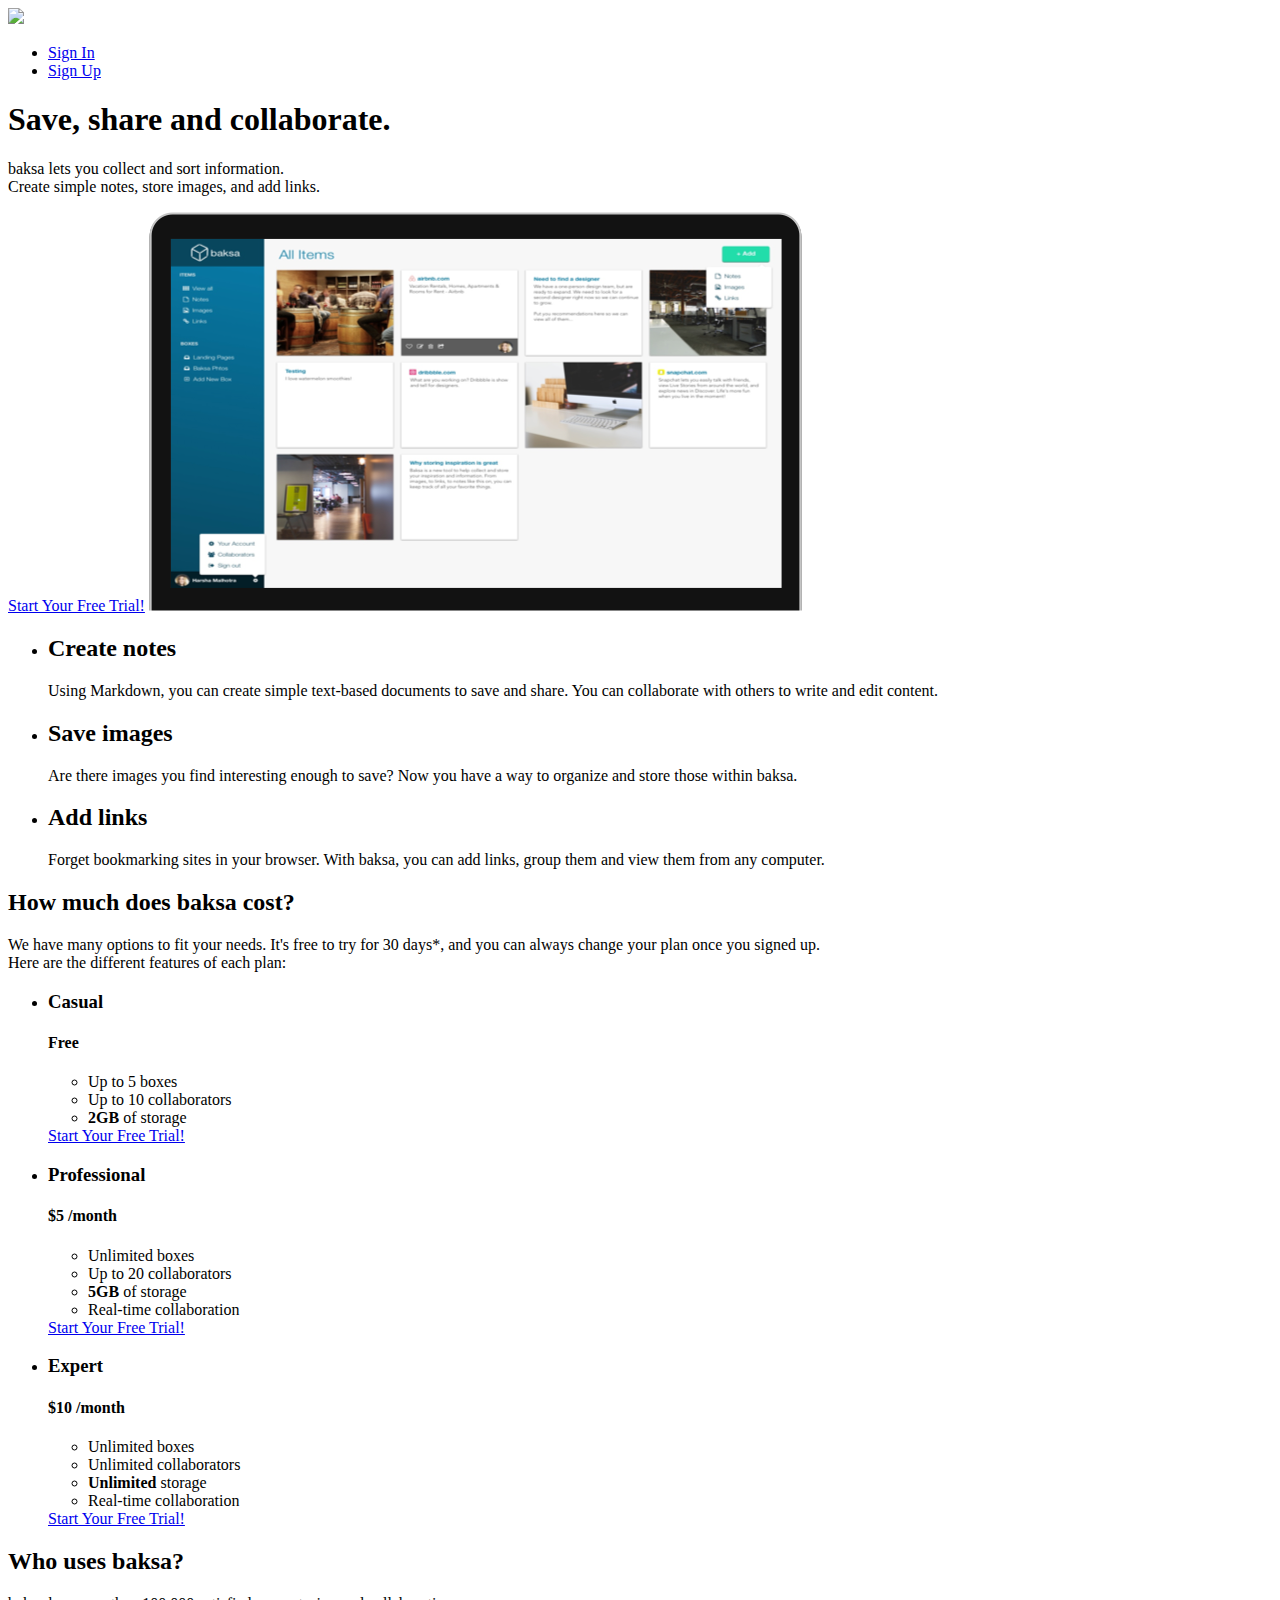
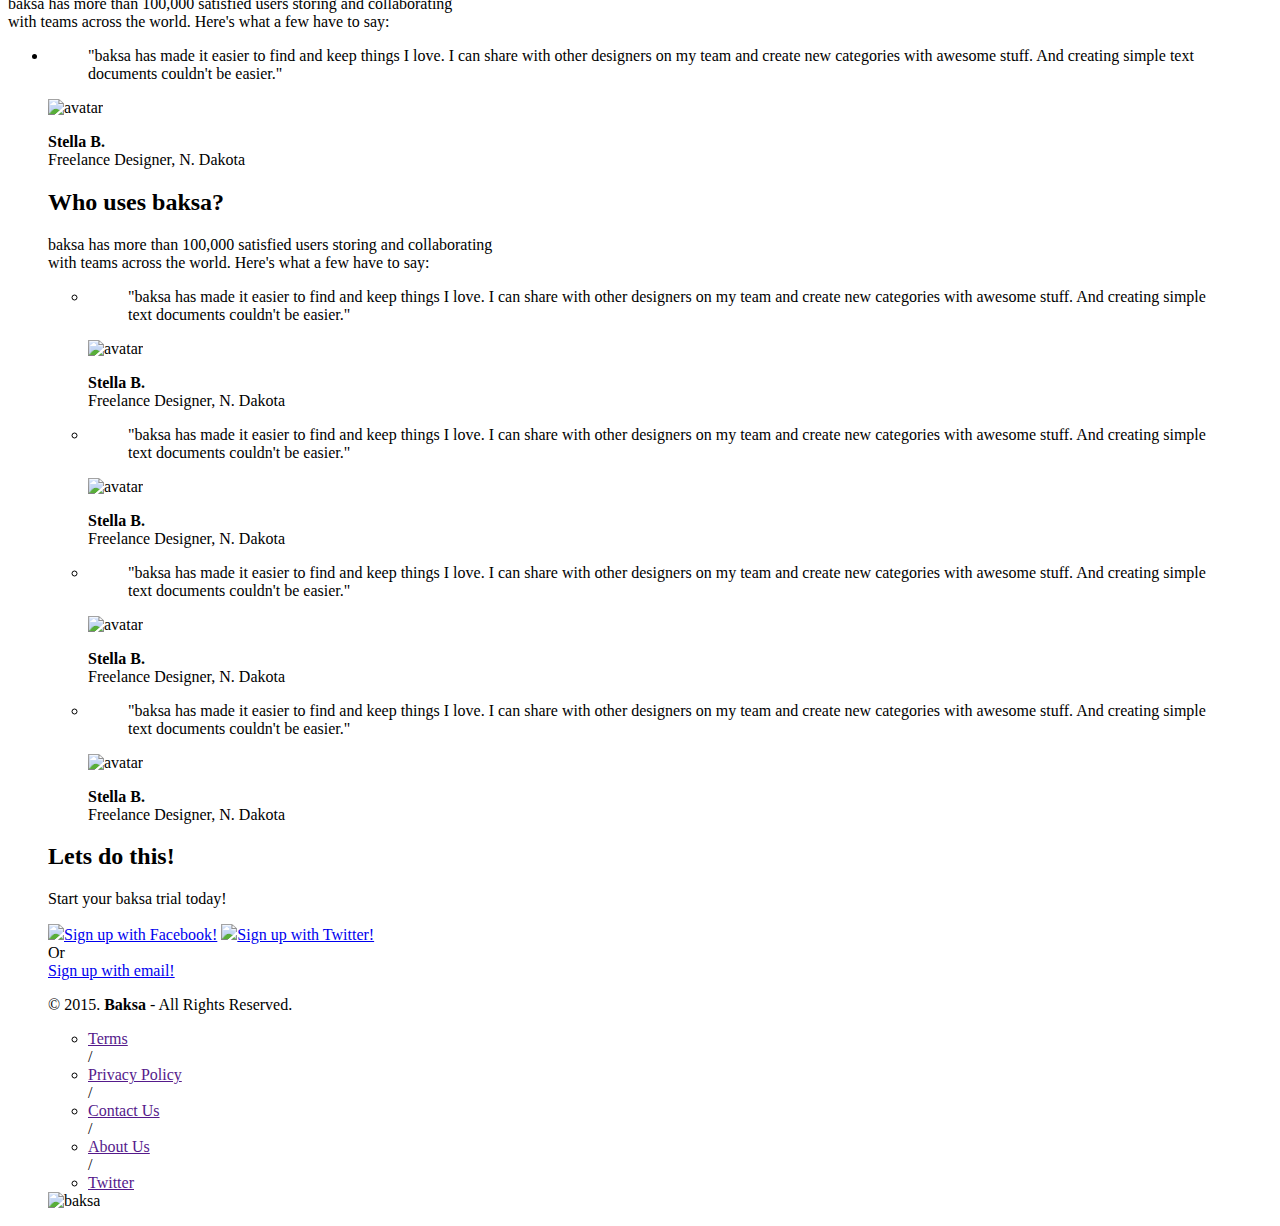
==== index.html @ 6979dff9 "Assignment-28-completed" ====
<!DOCTYPE html>
<html lang = "en-us">
<head>
  <meta http-equiv="X-UA-Compatible" content="IE=Edge">
   <meta name="viewport" content="width=device-width, initial-scale=1">
   <meta charset="UTF-8">
   <title>Save, share and collaborate | Baksa</title>

    <!--Google Fonts -->
    <link href="https://fonts.googleapis.com/css?family=Lato:100,100i,300,300i,400,400i,700,700i,900,900i|Roboto:100,100i,300,300i,400,400i,500,500i,700,700i,900,900i" rel="stylesheet">


</head>
<body>
  <header>
    <nav class = "container">
      <div class = "one-half">
        <a href = "index.html" class = "site-logo">
          <img src="images/site-logo" />
        </a>            
      </div>
      <div class ="one-half">
        <ul>
          <li><a href="signin.html">Sign In</a></li>
          <li><a href="signup.html">Sign Up</a></li>
        </ul> 
      </div>
    </nav>

    <div class="container hero">
      <h1>Save, share and collaborate. </h1>
      <p>baksa lets you collect and sort information.<br/>Create simple notes, store images, and add links.</p>
      <a href="signup.html" class = "btn">Start Your Free Trial!</a>
      <img src="images/dashboard.png" alt="baksa"/>
    </div>
  </header>
<main role="main">
   

   <!-- Benefits -->
   <section class="benefits">
     <ul class="container">
       <li class="one-third">
         <h2>Create notes</h2>
         <p>Using Markdown, you can create simple text-based documents to save and share. You can collaborate with others to write and edit content.</p>
       </li>
       <li class="one-third">
         <h2>Save images</h2>
         <p>Are there images you find interesting enough to save? Now you have a way to organize and store those within baksa.</p>
       </li>
       <li class="one-third">
         <h2>Add links</h2>
         <p>Forget bookmarking sites in your browser. With baksa, you can add links, group them and view them from any computer.</p>
       </li>
     </ul>
   </section>


<!-- Pricing -->
 <section class="pricing">
   <div class="container">
     <h2>How much does baksa cost?</h2>
     <p>We have many options to fit your needs. It's free to try for 30 days*, and you can always change your plan once you signed up. <br/>Here are the different features of each plan:</p>
   </div>
   <ul class="container">
     <li class="one-third">
       <div class="box">
         <h3>Casual</h3>
         <h4>Free</h4>
         <ul>
           <li>Up to 5 boxes</li>
           <li>Up to 10 collaborators</li>
           <li><strong>2GB</strong> of storage</li>
         </ul>
         <a href="signup.html" class="btn">Start Your Free Trial!</a>
       </div>
     </li>
     <li class="one-third">
      <div class="box middle">
        <h3>Professional</h3>
        <h4><span>$</span>5 <span class="month">/month</span></h4>
        <ul>
          <li>Unlimited boxes</li>
          <li>Up to 20 collaborators</li>
          <li><strong>5GB</strong> of storage</li>
          <li>Real-time collaboration</li>
        </ul>
        <a href="signup.html" class="btn">Start Your Free Trial!</a>
      </div>
    </li>
    <li class="one-third">
      <div class="box">
        <h3>Expert</h3>
        <h4><span>$</span>10 <span class="month">/month</span></h4>
        <ul>
          <li>Unlimited boxes</li>
          <li>Unlimited collaborators</li>
          <li><strong>Unlimited</strong> storage</li>
          <li>Real-time collaboration</li>
        </ul>
        <a href="signup.html" class="btn">Start Your Free Trial!</a>
      </div>
    </li>
    </ul>
   
 </section>

 <!-- Testimonials -->
 <section class="testimonials">
   <div class="container">
     <h2>Who uses baksa?</h2>
     <p>baksa has more than 100,000 satisfied users storing and collaborating<br/> with teams across the world. Here's what a few have to say:</p>
   </div>
   <ul class="container">
     <li class="one-fourth">
       <blockquote>"baksa has made it easier to find and keep things I love. I can share with other designers on my team and create new categories with awesome stuff. And creating simple text documents couldn't be easier."
       </blockquote>
       <img src="https://s3.amazonaws.com/uifaces/faces/twitter/jsa/128.jpg" alt="avatar">
       <p class="name"><strong>Stella B.</strong><br/>Freelance Designer, N. Dakota</p>
     </li> 
     <section class="testimonials">
   <div class="container">
     <h2>Who uses baksa?</h2>
     <p>baksa has more than 100,000 satisfied users storing and collaborating<br/> with teams across the world. Here's what a few have to say:</p>
   </div>
   <ul class="container">
     <li class="one-fourth">
       <blockquote>"baksa has made it easier to find and keep things I love. I can share with other designers on my team and create new categories with awesome stuff. And creating simple text documents couldn't be easier."
       </blockquote>
       <img src="https://s3.amazonaws.com/uifaces/faces/twitter/jsa/128.jpg" alt="avatar">
       <p class="name"><strong>Stella B.</strong><br/>Freelance Designer, N. Dakota</p>
     </li> 

     <li class="one-fourth">
       <blockquote>"baksa has made it easier to find and keep things I love. I can share with other designers on my team and create new categories with awesome stuff. And creating simple text documents couldn't be easier."
       </blockquote>
       <img src="https://s3.amazonaws.com/uifaces/faces/twitter/jsa/128.jpg" alt="avatar">
       <p class="name"><strong>Stella B.</strong><br/>Freelance Designer, N. Dakota</p>
     </li> 

     <li class="one-fourth">
       <blockquote>"baksa has made it easier to find and keep things I love. I can share with other designers on my team and create new categories with awesome stuff. And creating simple text documents couldn't be easier."
       </blockquote>
       <img src="https://s3.amazonaws.com/uifaces/faces/twitter/jsa/128.jpg" alt="avatar">
       <p class="name"><strong>Stella B.</strong><br/>Freelance Designer, N. Dakota</p>
     </li> 

     <li class="one-fourth">
       <blockquote>"baksa has made it easier to find and keep things I love. I can share with other designers on my team and create new categories with awesome stuff. And creating simple text documents couldn't be easier."
       </blockquote>
       <img src="https://s3.amazonaws.com/uifaces/faces/twitter/jsa/128.jpg" alt="avatar">
       <p class="name"><strong>Stella B.</strong><br/>Freelance Designer, N. Dakota</p>
     </li> 


  </ul>
 </section>

 <!-- Please sign up -->
<section class = "Sign up">
  <div = "container">
    <h2>Lets do this!</h2>
     <p>Start your baksa trial today!</p>
  </div>
  <div>
     <a href="signup.html" class="btn"><img src="facebook_icon.png" />Sign up with Facebook!</a>
      <a href="signup.html" class="btn"><img src="twitter_icon.png" />Sign up with Twitter!</a>
  </div>
  <div>Or</div>
  <a href="signup.html" class="btn">Sign up with email!</a>
  </div>

  <div></div>

</section>

 <!-- Footer -->
 <footer>
   <div class="container footer-nav-block">
       <div class="left-footer-block one-third">
         <p class="copyright-block">&copy; 2015. <strong>Baksa</strong> - All Rights Reserved.</p>
       </div>
       <nav class="link-block middle-footer-block one-third">
         <ul>
           <li><a href="">Terms</a></li> /
           <li><a href="">Privacy Policy</a></li> /
           <li><a href="">Contact Us</a></li> /
           <li><a href="">About Us</a></li> /
           <li><a href="">Twitter</a></li>
         </ul>
       </nav>
       <div class="right-footer-block one-third">
         <img class="logo" src="images/site-logo.png" alt="baksa" />
       </div>
   </div>
 </footer>
 
</body>
</html>





 </main>
</body>
</html>
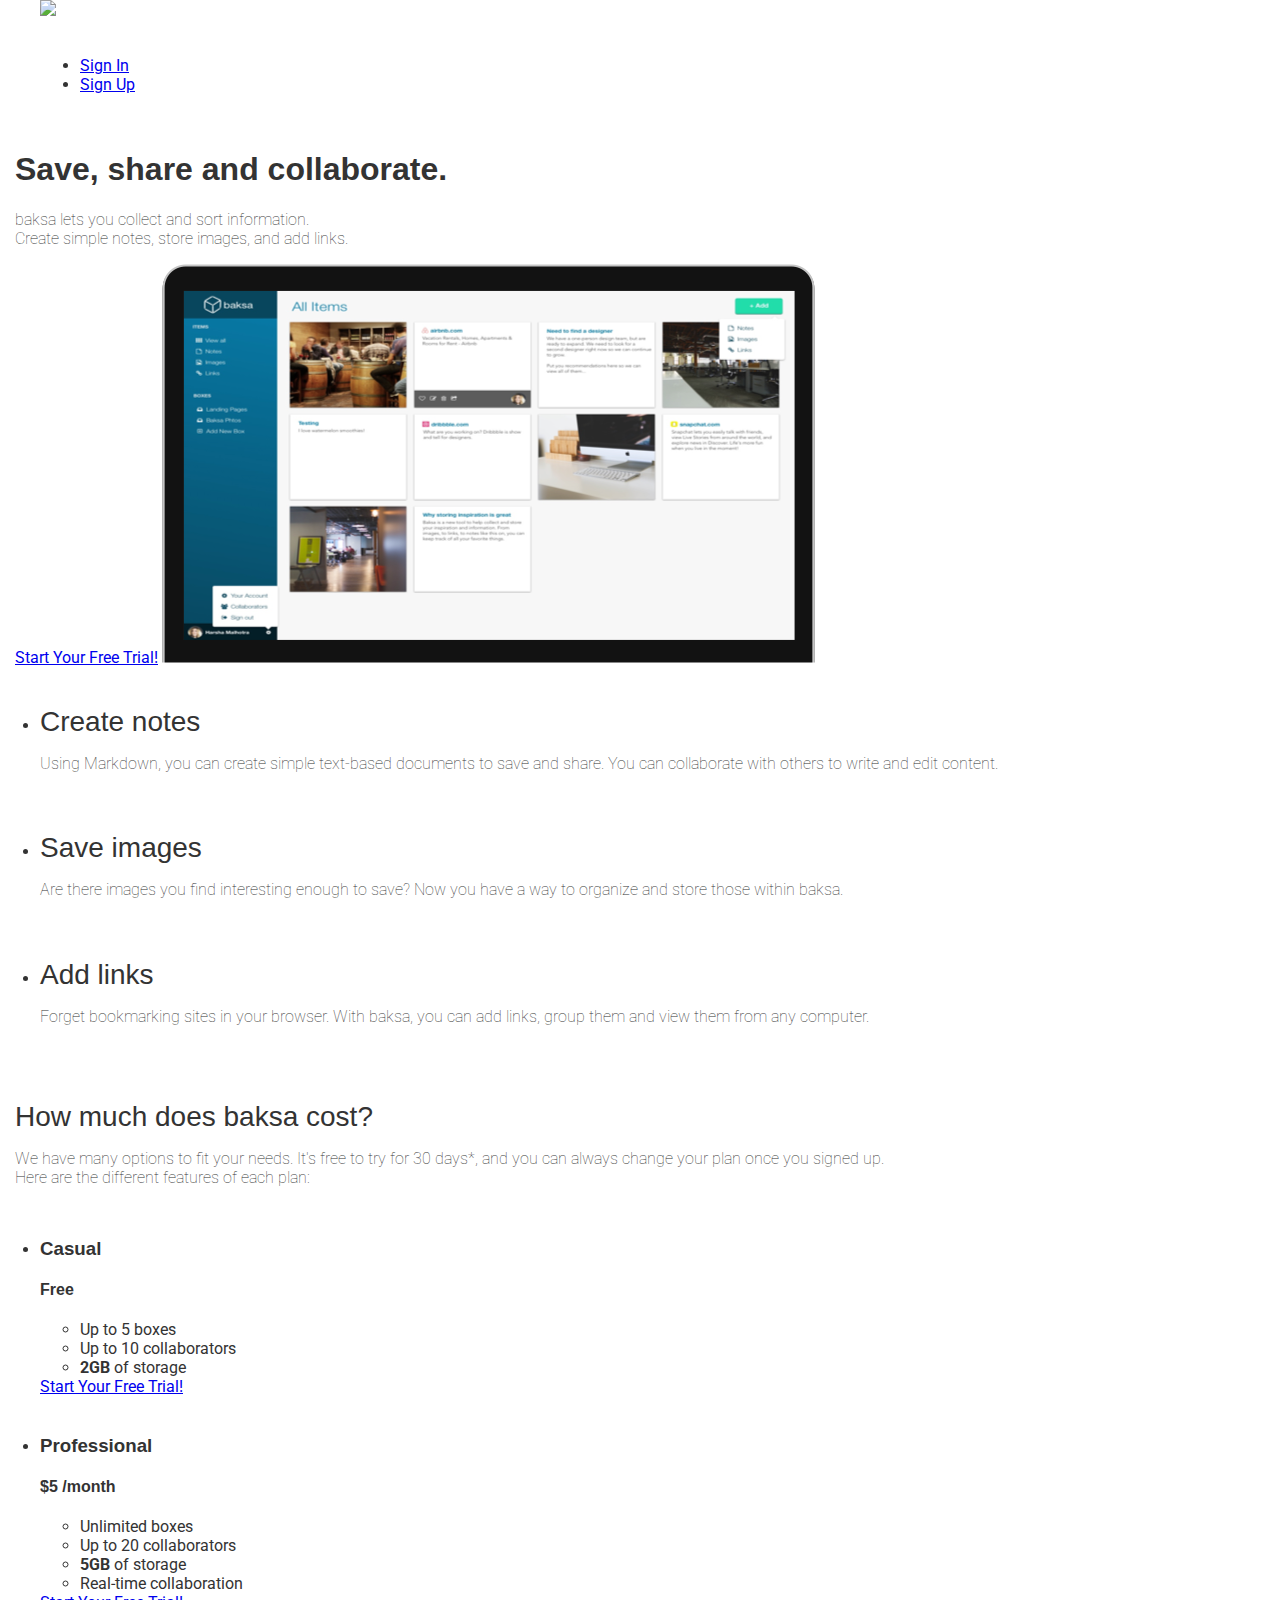
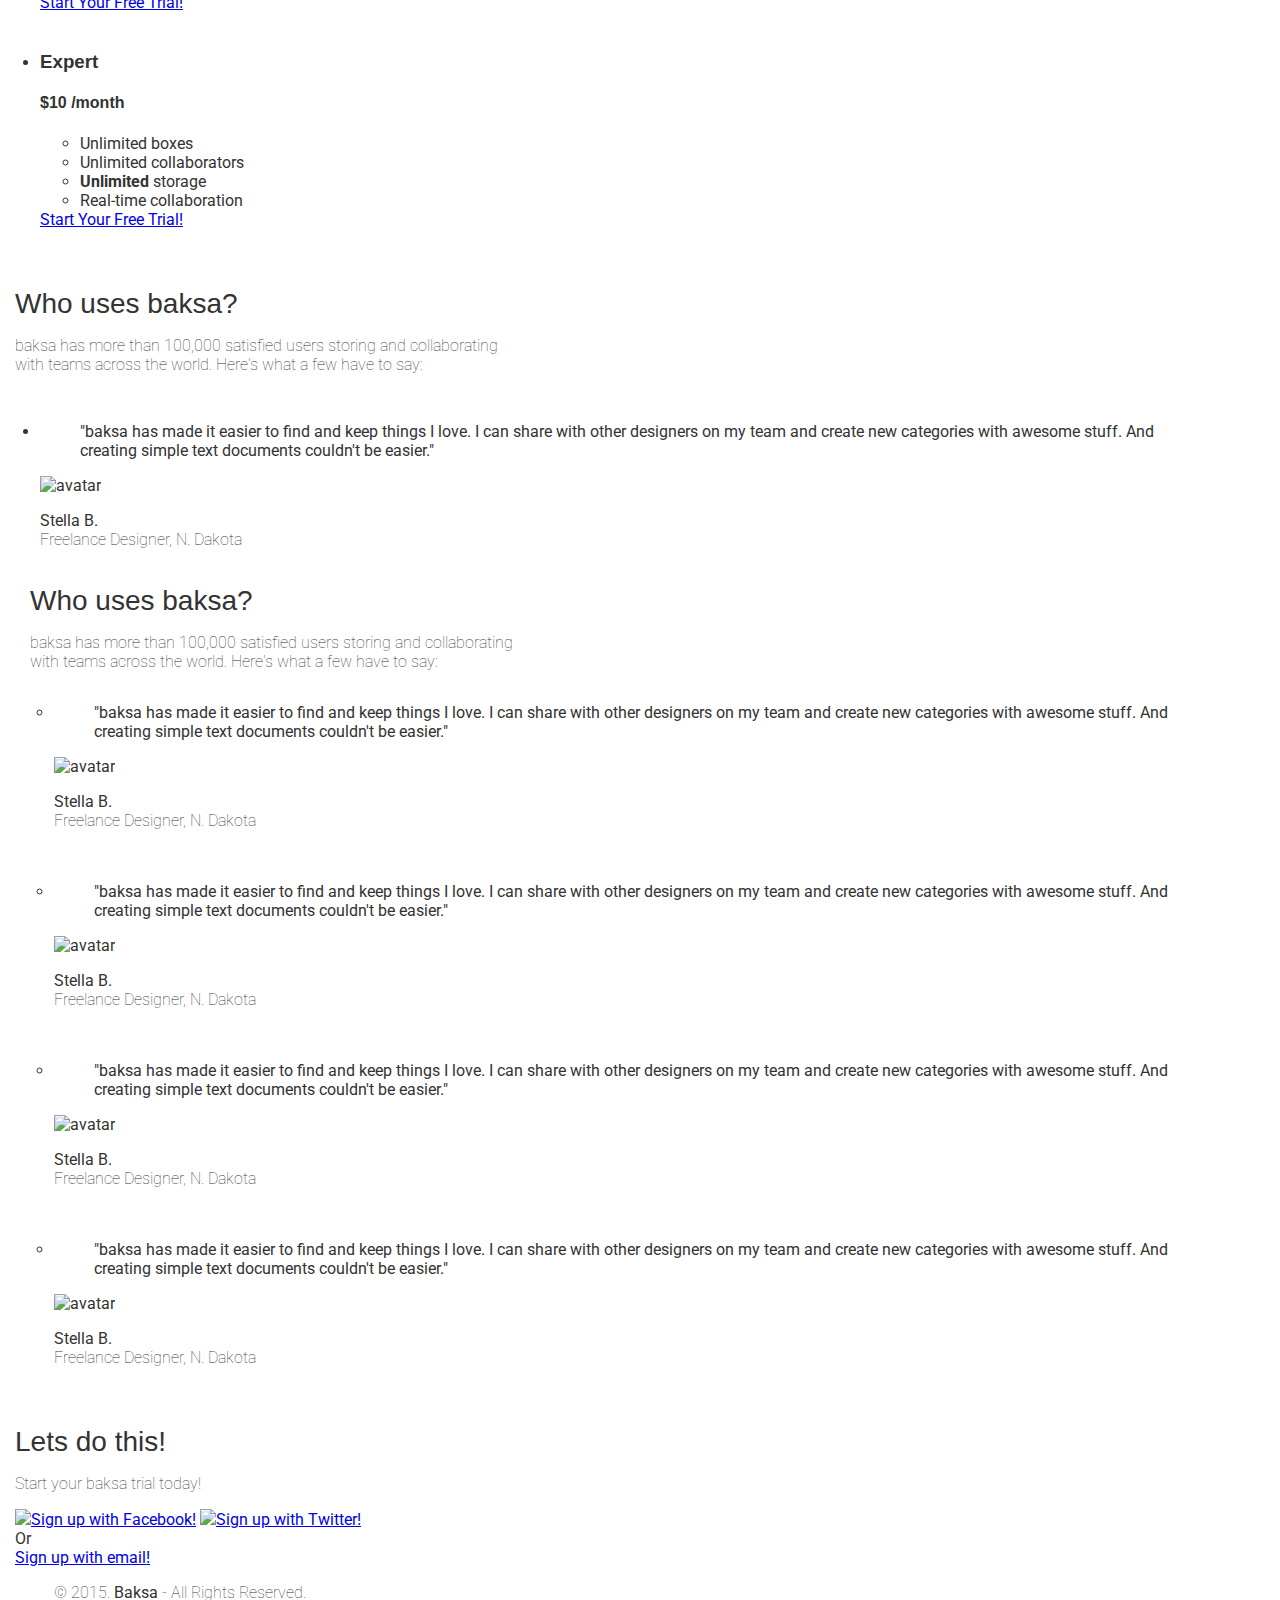
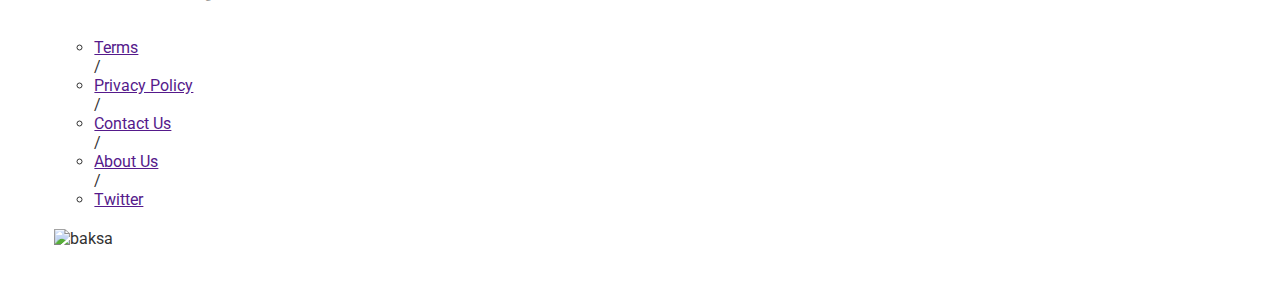
==== commit 589e8b6a: "Checkpoint-29 completed" ====
--- a/index.html
+++ b/index.html
@@ -9,6 +9,10 @@
     <!--Google Fonts -->
     <link href="https://fonts.googleapis.com/css?family=Lato:100,100i,300,300i,400,400i,700,700i,900,900i|Roboto:100,100i,300,300i,400,400i,500,500i,700,700i,900,900i" rel="stylesheet">
 
+    <!-- CSS -->
+ <link rel="stylesheet" href="css/normalize.css">
+ <link rel="stylesheet" href="css/style.css">
+ <link rel="stylesheet" href="css/font-awesome.css">
 
 </head>
 <body>
--- a/css/style.css
+++ b/css/style.css
@@ -0,0 +1,48 @@
+html, body{
+   overflow-x: hidden;
+ }
+ body {
+   
+   font-family: 'Roboto', sans-serif, Helvetica, Arial;
+   color:#333333;
+ }
+ h1, h2, h3, h4, h5, h6 {
+   font-family: 'Nunito', Helvetica, Arial, sans-serif;
+ }
+ h2 {
+   font-size:28px;
+   font-weight: normal;
+   margin-bottom: 5px;
+ }
+ p {
+   font-size:16px;
+   line-height: 19px;
+   font-weight: 100;
+ }
+
+
+ /* GRID */
+ .container {
+   margin-right: auto;
+   margin-left: auto;
+   padding-left: 15px;
+   padding-right: 15px;
+   position: relative;
+ }
+ .container:before,
+ .container:after {
+   content: " ";
+   display: table;
+ }
+ .container:after {
+   clear: both;
+ }
+ .one-half, .one-third, .one-fourth {
+   width:96%;
+   float:left;
+   position:relative;
+   min-height: 1px;
+   margin:0 2% 20px;
+ }
+
+
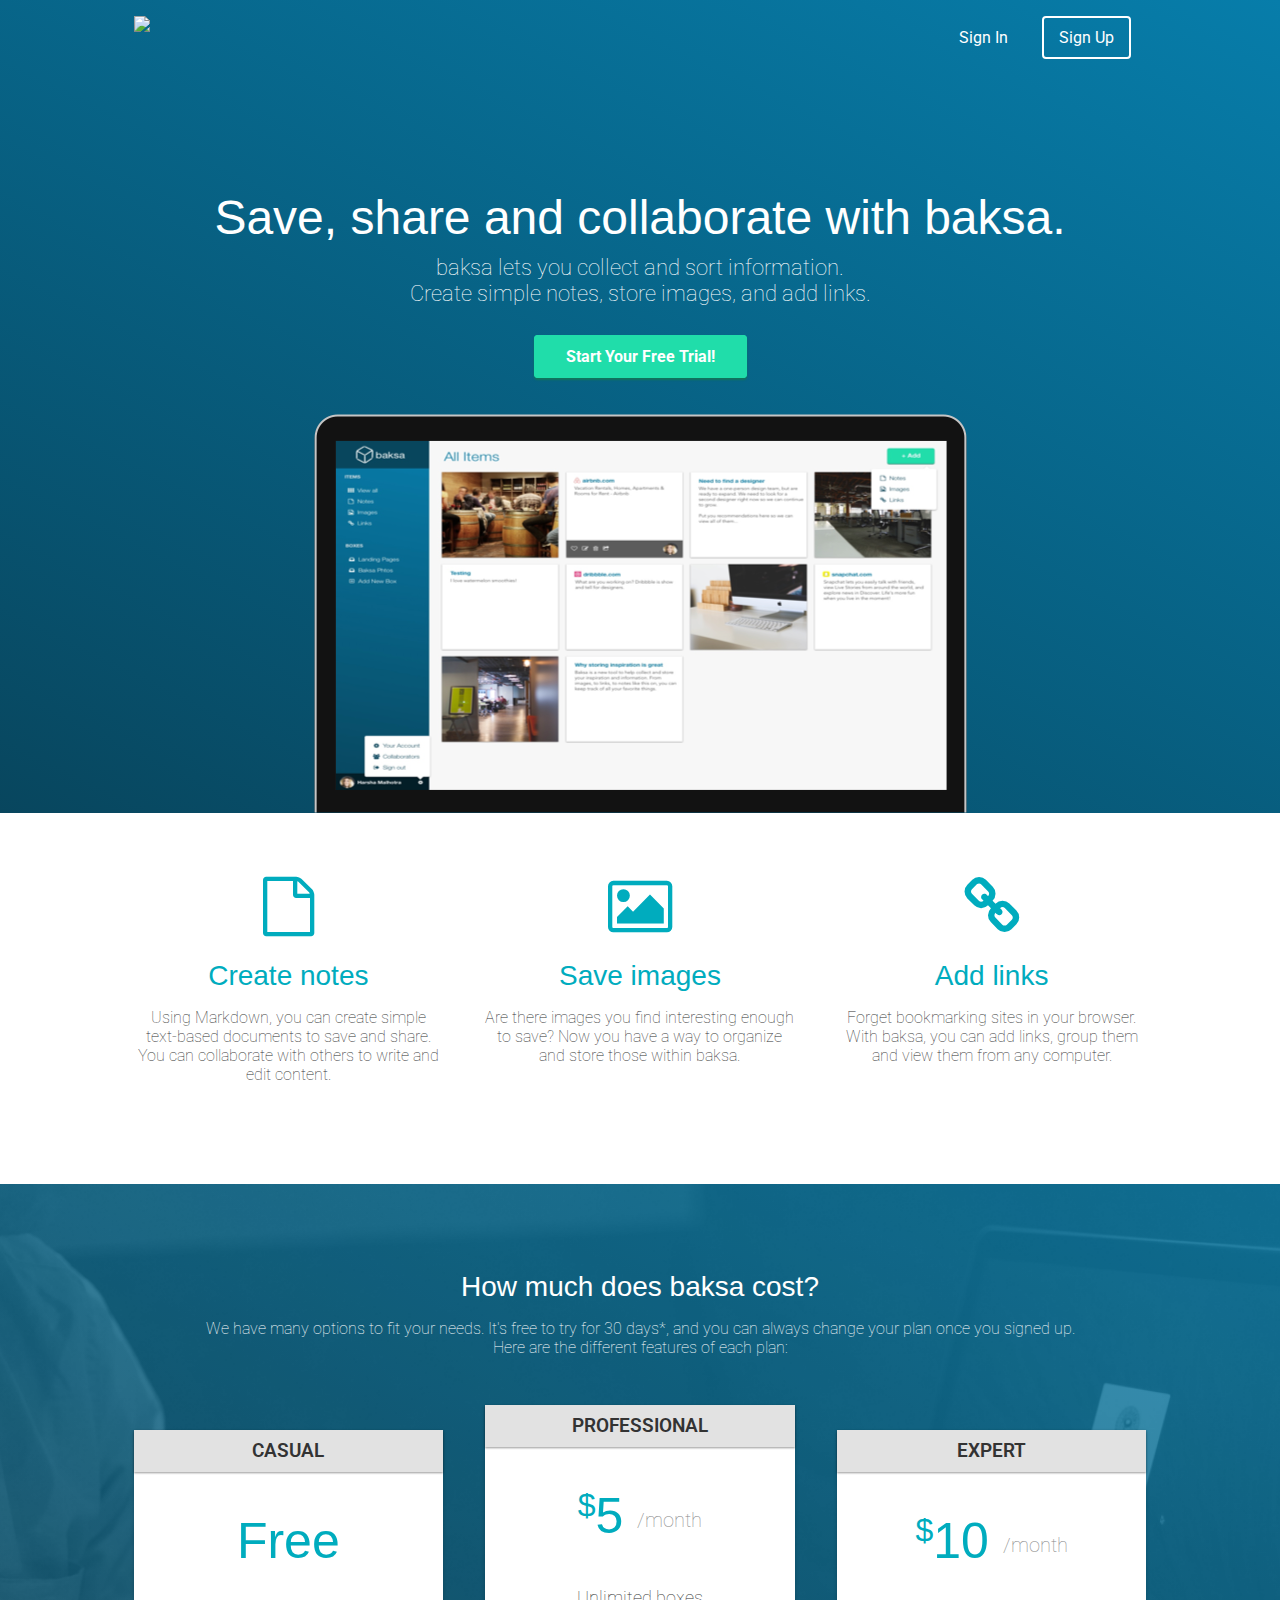
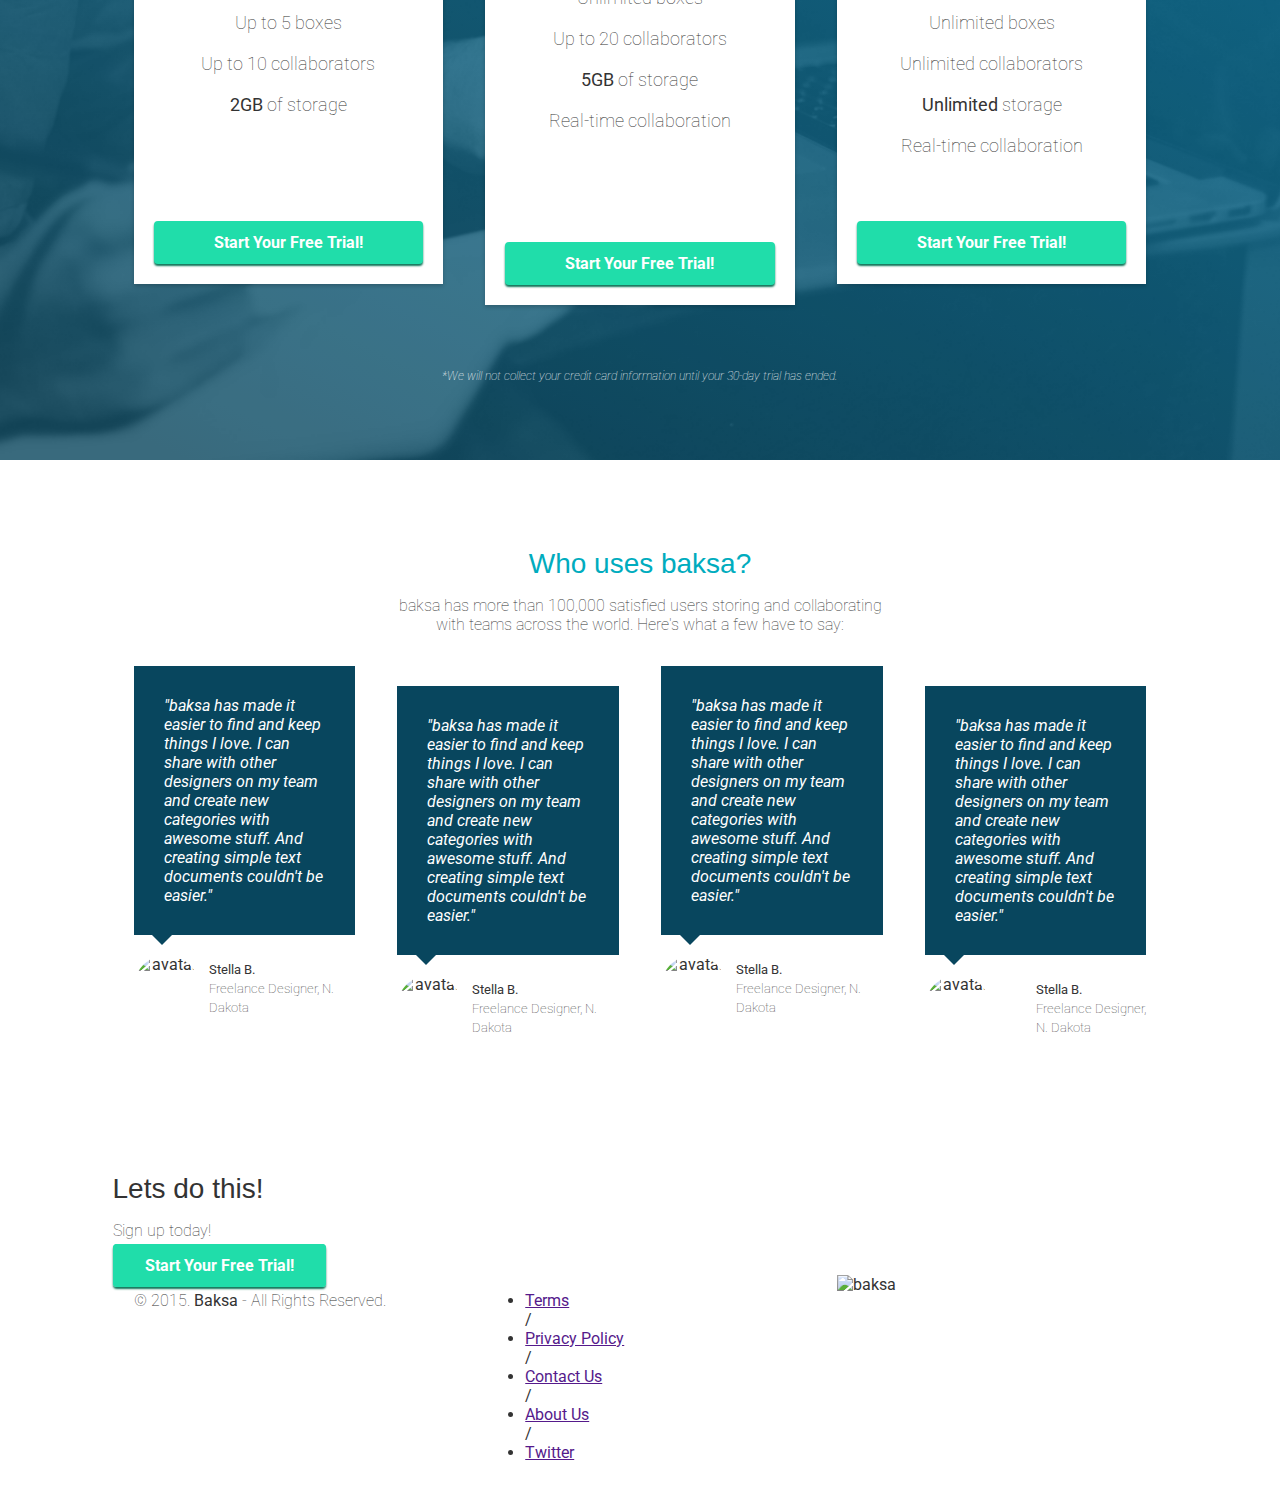
==== commit 265b2da5: "Assignment-31-completed" ====
--- a/index.html
+++ b/index.html
@@ -13,6 +13,7 @@
  <link rel="stylesheet" href="css/normalize.css">
  <link rel="stylesheet" href="css/style.css">
  <link rel="stylesheet" href="css/font-awesome.css">
+ <link rel="stylesheet" href="css/animate.css">
 
 </head>
 <body>
@@ -26,13 +27,13 @@
       <div class ="one-half">
         <ul>
           <li><a href="signin.html">Sign In</a></li>
-          <li><a href="signup.html">Sign Up</a></li>
+          <li class = "btn-outline"><a href="signup.html">Sign Up</a></li>
         </ul> 
       </div>
     </nav>
 
     <div class="container hero">
-      <h1>Save, share and collaborate. </h1>
+      <h1 class="animated fadeIn">Save, share and collaborate with baksa. </h1>
       <p>baksa lets you collect and sort information.<br/>Create simple notes, store images, and add links.</p>
       <a href="signup.html" class = "btn">Start Your Free Trial!</a>
       <img src="images/dashboard.png" alt="baksa"/>
@@ -45,14 +46,17 @@
    <section class="benefits">
      <ul class="container">
        <li class="one-third">
+        <i class="fa fa-file-o"></i>
          <h2>Create notes</h2>
          <p>Using Markdown, you can create simple text-based documents to save and share. You can collaborate with others to write and edit content.</p>
        </li>
        <li class="one-third">
+        <i class="fa fa-picture-o"></i>
          <h2>Save images</h2>
          <p>Are there images you find interesting enough to save? Now you have a way to organize and store those within baksa.</p>
        </li>
        <li class="one-third">
+        <i class="fa fa-link"></i>
          <h2>Add links</h2>
          <p>Forget bookmarking sites in your browser. With baksa, you can add links, group them and view them from any computer.</p>
        </li>
@@ -106,6 +110,9 @@
       </div>
     </li>
     </ul>
+    <div class="container">
+   <p class="small">*We will not collect your credit card information until your 30-day trial has ended.</p>
+ </div>
    
  </section>
 
@@ -122,12 +129,14 @@
        <img src="https://s3.amazonaws.com/uifaces/faces/twitter/jsa/128.jpg" alt="avatar">
        <p class="name"><strong>Stella B.</strong><br/>Freelance Designer, N. Dakota</p>
      </li> 
-     <section class="testimonials">
-   <div class="container">
-     <h2>Who uses baksa?</h2>
-     <p>baksa has more than 100,000 satisfied users storing and collaborating<br/> with teams across the world. Here's what a few have to say:</p>
-   </div>
-   <ul class="container">
+
+     <li class="one-fourth move">
+       <blockquote>"baksa has made it easier to find and keep things I love. I can share with other designers on my team and create new categories with awesome stuff. And creating simple text documents couldn't be easier."
+       </blockquote>
+       <img src="https://s3.amazonaws.com/uifaces/faces/twitter/jsa/128.jpg" alt="avatar">
+       <p class="name"><strong>Stella B.</strong><br/>Freelance Designer, N. Dakota</p>
+     </li> 
+
      <li class="one-fourth">
        <blockquote>"baksa has made it easier to find and keep things I love. I can share with other designers on my team and create new categories with awesome stuff. And creating simple text documents couldn't be easier."
        </blockquote>
@@ -135,25 +144,11 @@
        <p class="name"><strong>Stella B.</strong><br/>Freelance Designer, N. Dakota</p>
      </li> 
 
-     <li class="one-fourth">
-       <blockquote>"baksa has made it easier to find and keep things I love. I can share with other designers on my team and create new categories with awesome stuff. And creating simple text documents couldn't be easier."
-       </blockquote>
-       <img src="https://s3.amazonaws.com/uifaces/faces/twitter/jsa/128.jpg" alt="avatar">
-       <p class="name"><strong>Stella B.</strong><br/>Freelance Designer, N. Dakota</p>
-     </li> 
-
-     <li class="one-fourth">
-       <blockquote>"baksa has made it easier to find and keep things I love. I can share with other designers on my team and create new categories with awesome stuff. And creating simple text documents couldn't be easier."
-       </blockquote>
-       <img src="https://s3.amazonaws.com/uifaces/faces/twitter/jsa/128.jpg" alt="avatar">
-       <p class="name"><strong>Stella B.</strong><br/>Freelance Designer, N. Dakota</p>
-     </li> 
-
-     <li class="one-fourth">
-       <blockquote>"baksa has made it easier to find and keep things I love. I can share with other designers on my team and create new categories with awesome stuff. And creating simple text documents couldn't be easier."
-       </blockquote>
-       <img src="https://s3.amazonaws.com/uifaces/faces/twitter/jsa/128.jpg" alt="avatar">
-       <p class="name"><strong>Stella B.</strong><br/>Freelance Designer, N. Dakota</p>
+     <li class="one-fourth move">
+       <blockquote>"baksa has made it easier to find and keep things I love. I can share with other designers on my team and create new categories with awesome stuff. And creating simple text documents couldn't be easier."
+       </blockquote>
+       <img src="https://s3.amazonaws.com/uifaces/faces/twitter/jsa/128.jpg" alt="avatar">
+       <p class="name"><strong>Stella B.</strong><br/>Freelance Designer, <br/> N. Dakota</p>
      </li> 
 
 
@@ -161,20 +156,17 @@
  </section>
 
  <!-- Please sign up -->
-<section class = "Sign up">
-  <div = "container">
+<section class = "Sign_up">
+  <div class= "container">
     <h2>Lets do this!</h2>
-     <p>Start your baksa trial today!</p>
+     <p>Sign up today!</p>
+  
+  <div>
+    <a href="signup.html" class="btn">Start Your Free Trial!</a>
+  
   </div>
-  <div>
-     <a href="signup.html" class="btn"><img src="facebook_icon.png" />Sign up with Facebook!</a>
-      <a href="signup.html" class="btn"><img src="twitter_icon.png" />Sign up with Twitter!</a>
-  </div>
-  <div>Or</div>
-  <a href="signup.html" class="btn">Sign up with email!</a>
-  </div>
-
-  <div></div>
+
+  
 
 </section>
 
--- a/css/style.css
+++ b/css/style.css
@@ -45,4 +45,292 @@
    margin:0 2% 20px;
  }
 
-
+ @media (min-width: 768px) {
+   .container {
+     width: 750px;
+   }
+ }
+ @media (min-width: 992px) {
+   .container {
+     width: 970px;
+   }
+   .one-half {
+     width:46%;
+   }
+   .one-third {
+     width:29.33333%;
+   }
+   .one-fourth {
+     width:21%;
+   }
+ }
+ @media (min-width: 1200px) {
+   .container {
+     width: 1170px;
+   }
+@media (min-width: 1080px) {
+   .container {
+     width: 1055px;
+   }
+
+ /* HEADER */
+ header {
+   color:#FFFFFF;
+   background: #34495E;
+   
+   background-image: linear-gradient(206deg, #077DAA 0%, #08465E 100%);
+ }
+ header nav {
+   padding:1em 0;
+ }
+ header nav ul {
+   display:inline;
+   text-align: right;
+   float:right;
+   margin:0;
+ }
+ header nav ul > li {
+   list-style-type: none;
+   display: inline-block;
+   margin:0 15px;
+ }
+ header nav ul > li.btn-outline {
+   padding:10px 15px;
+   border:2px solid #FFFFFF;
+   border-radius: 4px;
+ }
+ header nav ul > li.btn-outline:hover {
+   background:#FFFFFF;
+ }
+ header nav ul > li > a {
+   color:#FFFFFF;
+   text-decoration: none;
+ }
+ header nav ul > li.btn-outline:hover > a {
+   color:#34495E;
+ }
+ }
+
+ header .hero {
+   text-align: center;
+   display:block;
+   position: relative;
+ }
+ header .hero h1 {
+   font-size:48px;
+   font-weight: normal;
+   margin:95px 0 0;
+ }
+ header .hero p {
+   font-size: 22px;
+   line-height: 26px;
+   font-weight: 100;
+   margin:10px 0 40px;
+ }
+ header .hero img {
+   display: block;
+   margin:3em auto 0;
+ }
+ /* BUTTONS */
+ .btn {
+   border-radius: 4px;
+   color:#FFFFFF;
+   font-weight: 700;
+   text-decoration: none;
+   padding:10px 30px;
+   background: #20DDAA;
+   border: 2px solid #20DDAA;
+   box-shadow: 0px 2px 2px 0px #11755A;
+   }
+
+   .btn-facebook {
+   border-radius: 4px;
+   color:#FFFFFF;
+   font-weight: 700;
+   text-decoration: none;
+   padding:10px 30px;
+   /* FB Rectangle: */
+   background: #204695;
+   box-shadow: 0px 1px 2px 0px rgba(40,63,110,0.50);
+   border-radius: 4px;
+   }
+
+ .btn-twitter {
+   border-radius: 4px;
+   color:#FFFFFF;
+   font-weight: 700;
+   text-decoration: none;
+   padding:10px 30px;
+   /* twitter Rectangle: */
+   background: #55ACEE;
+   box-shadow: 0px 1px 2px 0px rgba(56,118,167,0.08);
+   border-radius: 4px;
+  
+   
+   }
+
+   /* BENEFITS */
+ .benefits {
+   text-align: center;
+   display:block;
+   position:relative;
+ }
+ .benefits ul {
+   margin: 0 auto;
+   padding:4em 0;
+ }
+ .benefits ul li {
+   list-style-type: none;
+   display: inline-block;
+ }
+ .benefits i {
+   color:#00ACBE;
+   font-size:60px;
+   margin:0;
+   vertical-align: middle;
+ }
+ .benefits h2 {
+   color:#00ACBE;
+ }
+
+ /* PRICING */
+ .pricing {
+   background: #08465E url("../images/background.png") top center no-repeat;
+   background: url("../images/background.png") top center no-repeat, linear-gradient(206deg, #077DAA 0%, #08465E 94%);
+   background-size:cover;
+   text-align: center;
+   padding:4em 0;
+ }
+ .pricing h2, .pricing p {
+   color:#FFFFFF;
+ }
+ .pricing ul {
+   margin:0 auto;
+   padding:2em 0;
+ }
+ .pricing ul li {
+   list-style-type: none;
+ }
+
+ .box {
+   padding:0 15px 15px;
+   background: #FFFFFF;
+   box-shadow: 0px 2px 4px 0px rgba(0,0,0,0.20);
+   min-height: 439px;
+   position: relative;
+   margin-top: 25px;
+ }
+ .box.middle {
+   min-height: 485px;
+   margin-top:0px;
+ }
+ .box h3 {
+   font-family: "Roboto", Helvetica, Arial, sans-serif;
+   font-weight: 600;
+   text-transform: uppercase;
+   background: #E2E2E2;
+   box-shadow: 0px 1px 2px 0px rgba(0,0,0,0.40);
+   left:0;
+   right:0;
+   top:0;
+   text-align: center;
+   margin:0 -15px 40px;
+   padding:10px 0;
+ }
+
+ .box h4 {
+   font-size:50px;
+   font-weight: normal;
+   margin:40px 0 10px;
+   color:#00ACBE;
+ }
+ .box h4 span {
+   font-size:32px;
+   vertical-align: top;
+ }
+ .box h4 span.month {
+   font-family: "Roboto", Helvetica, Arial, sans-serif;
+   font-weight: 100;
+   color:#888888;
+   font-size:20px;
+   vertical-align: middle;
+ }
+ .box ul li {
+   font-size:18px;
+   margin-bottom:20px;
+   font-weight: 100;
+ }
+
+  .box .btn {
+   position:absolute;
+   bottom:20px;
+   left:20px;
+   right:20px;
+ }
+ .small {
+   font-size: 12px;
+   color: #FEFEFE;
+   line-height: 15px;
+   font-style:italic;
+ }
+
+  /* TESTIMONIALS */
+ .testimonials {
+   padding:4em 0;
+   text-align: center;
+ }
+ .testimonials h2 {
+   color:#00ACBE;
+ }
+ .testimonials ul li {
+   list-style-type: none;
+ }
+ .testimonials blockquote {
+   color:#FFFFFF;
+   text-align: left;
+   font-style: italic;
+   background:#08465E;
+   position: relative;
+   padding:30px;
+   width:auto;
+   margin:0;
+ }
+ .testimonials blockquote:after {
+   top: 100%;
+   left: 13%;
+   border: solid transparent;
+   content: " ";
+   height: 0;
+   width: 0;
+   position: absolute;
+   pointer-events: none;
+   border-top-color: #08465E;
+   border-width: 10px;
+   margin-left: -10px;
+ }
+
+  .testimonials img {
+   height: 65px;
+   width: 65px;
+   border-radius:50%;
+   float: left;
+   display: inline-block;
+   margin:20px 10px 0 0;
+ }
+ .testimonials p.name {
+   float: right;
+   display: inline-block;
+   text-align: left;
+   font-size:13px;
+   margin-top: -60px;
+   margin-left: 75px;
+ }
+
+ .move{
+   padding-top: 20px;
+ }
+ 
+
+
+
+
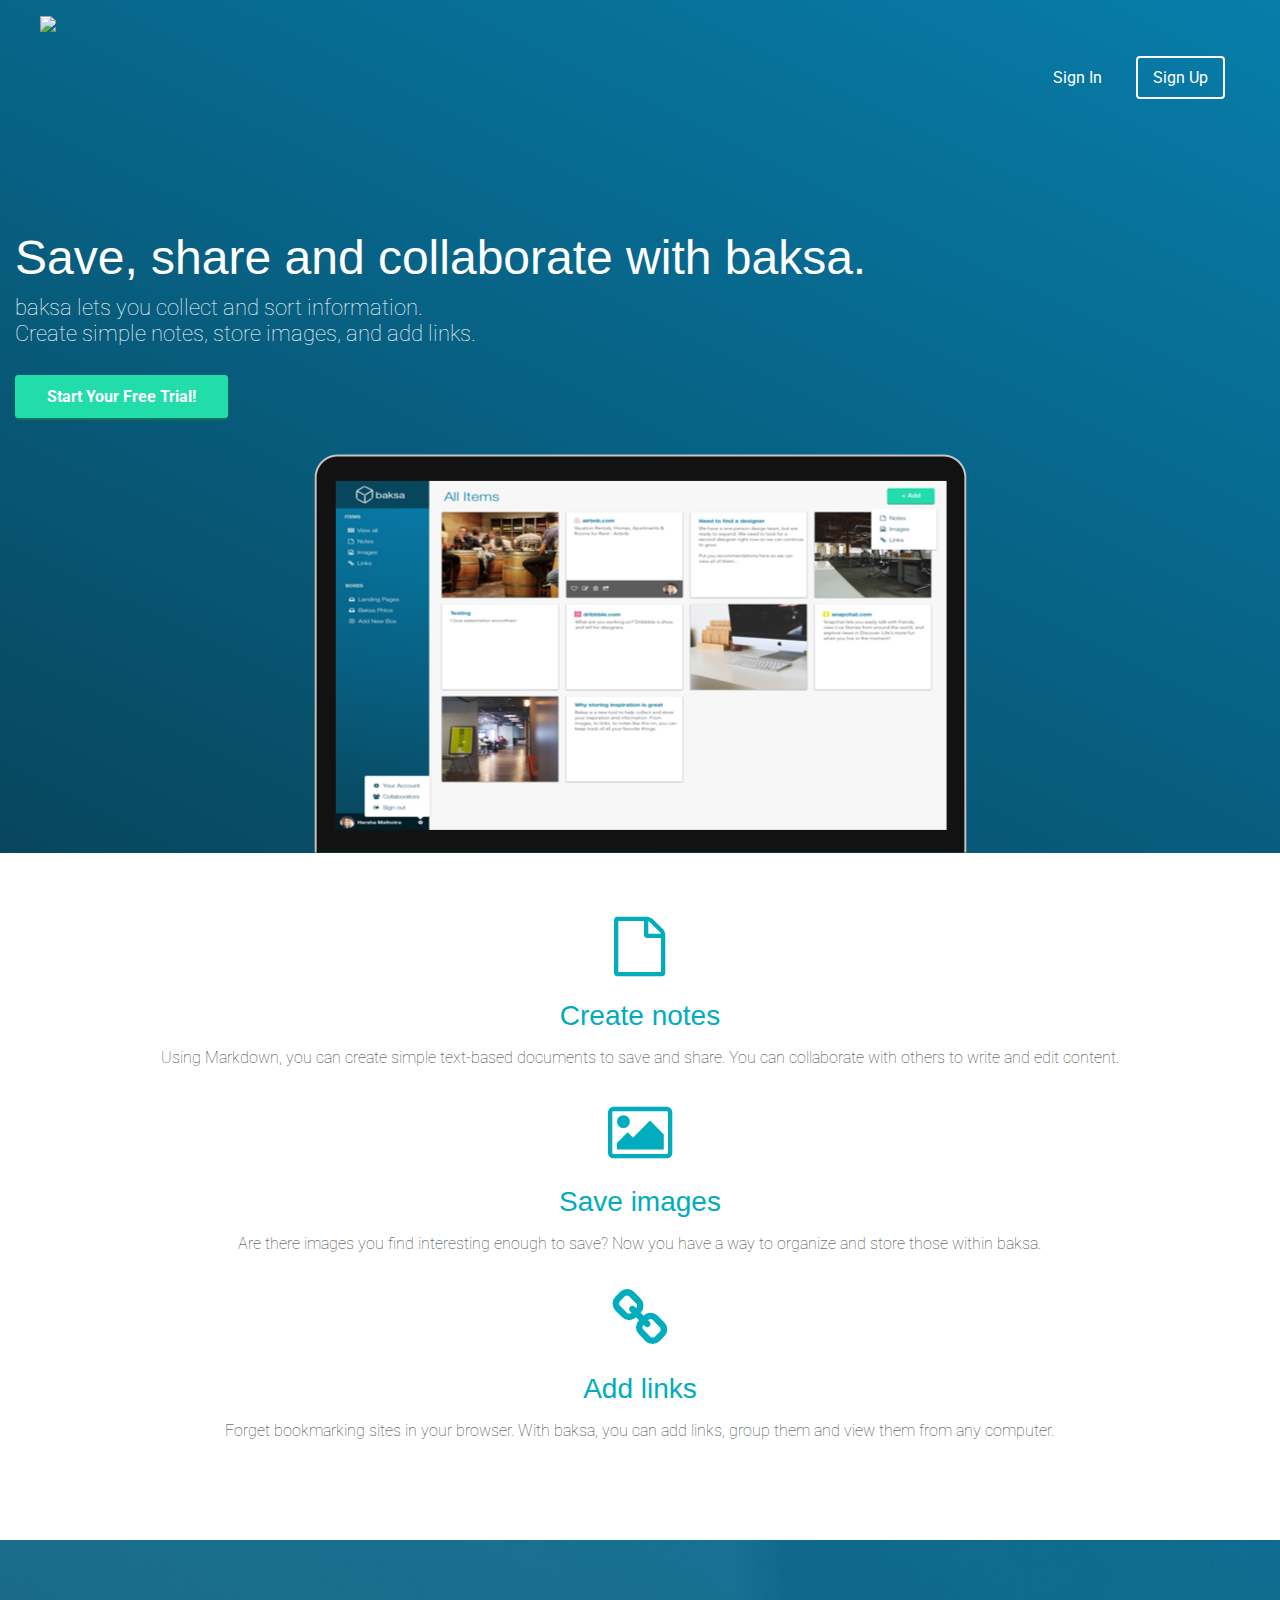
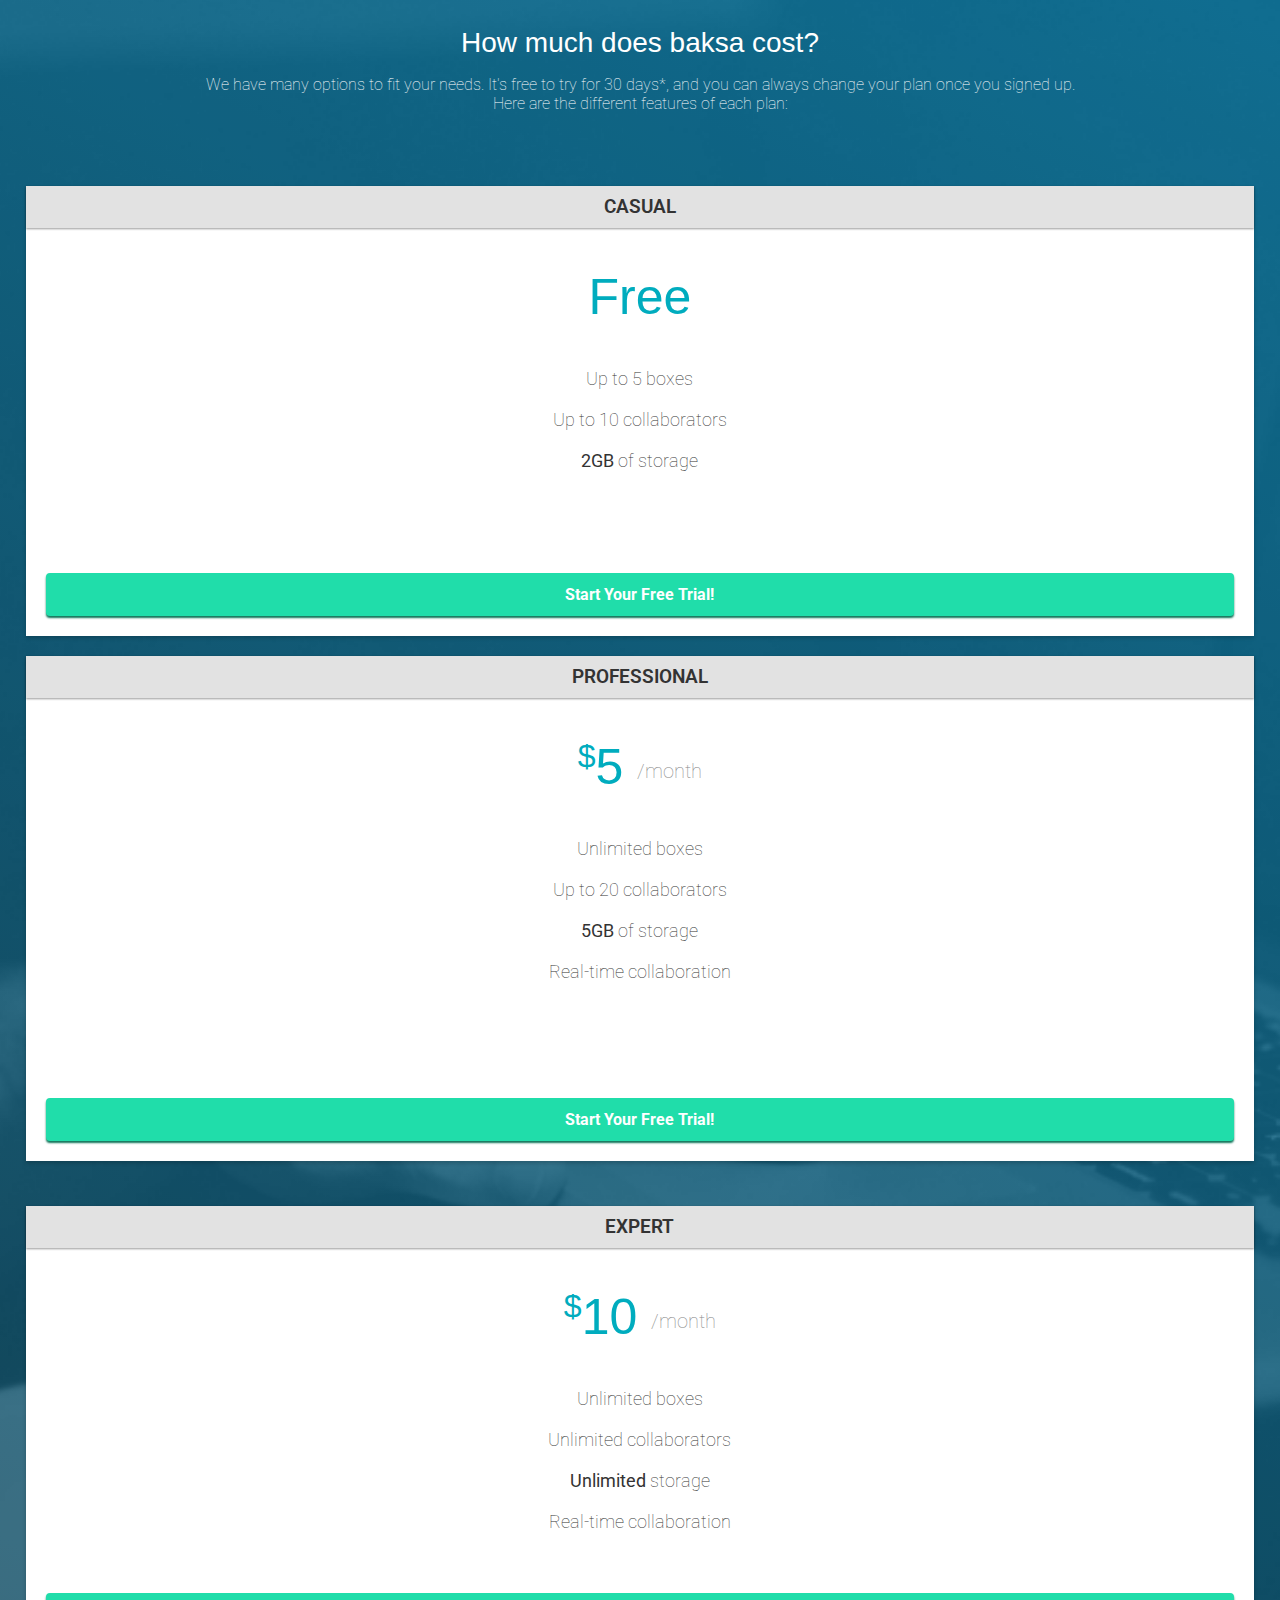
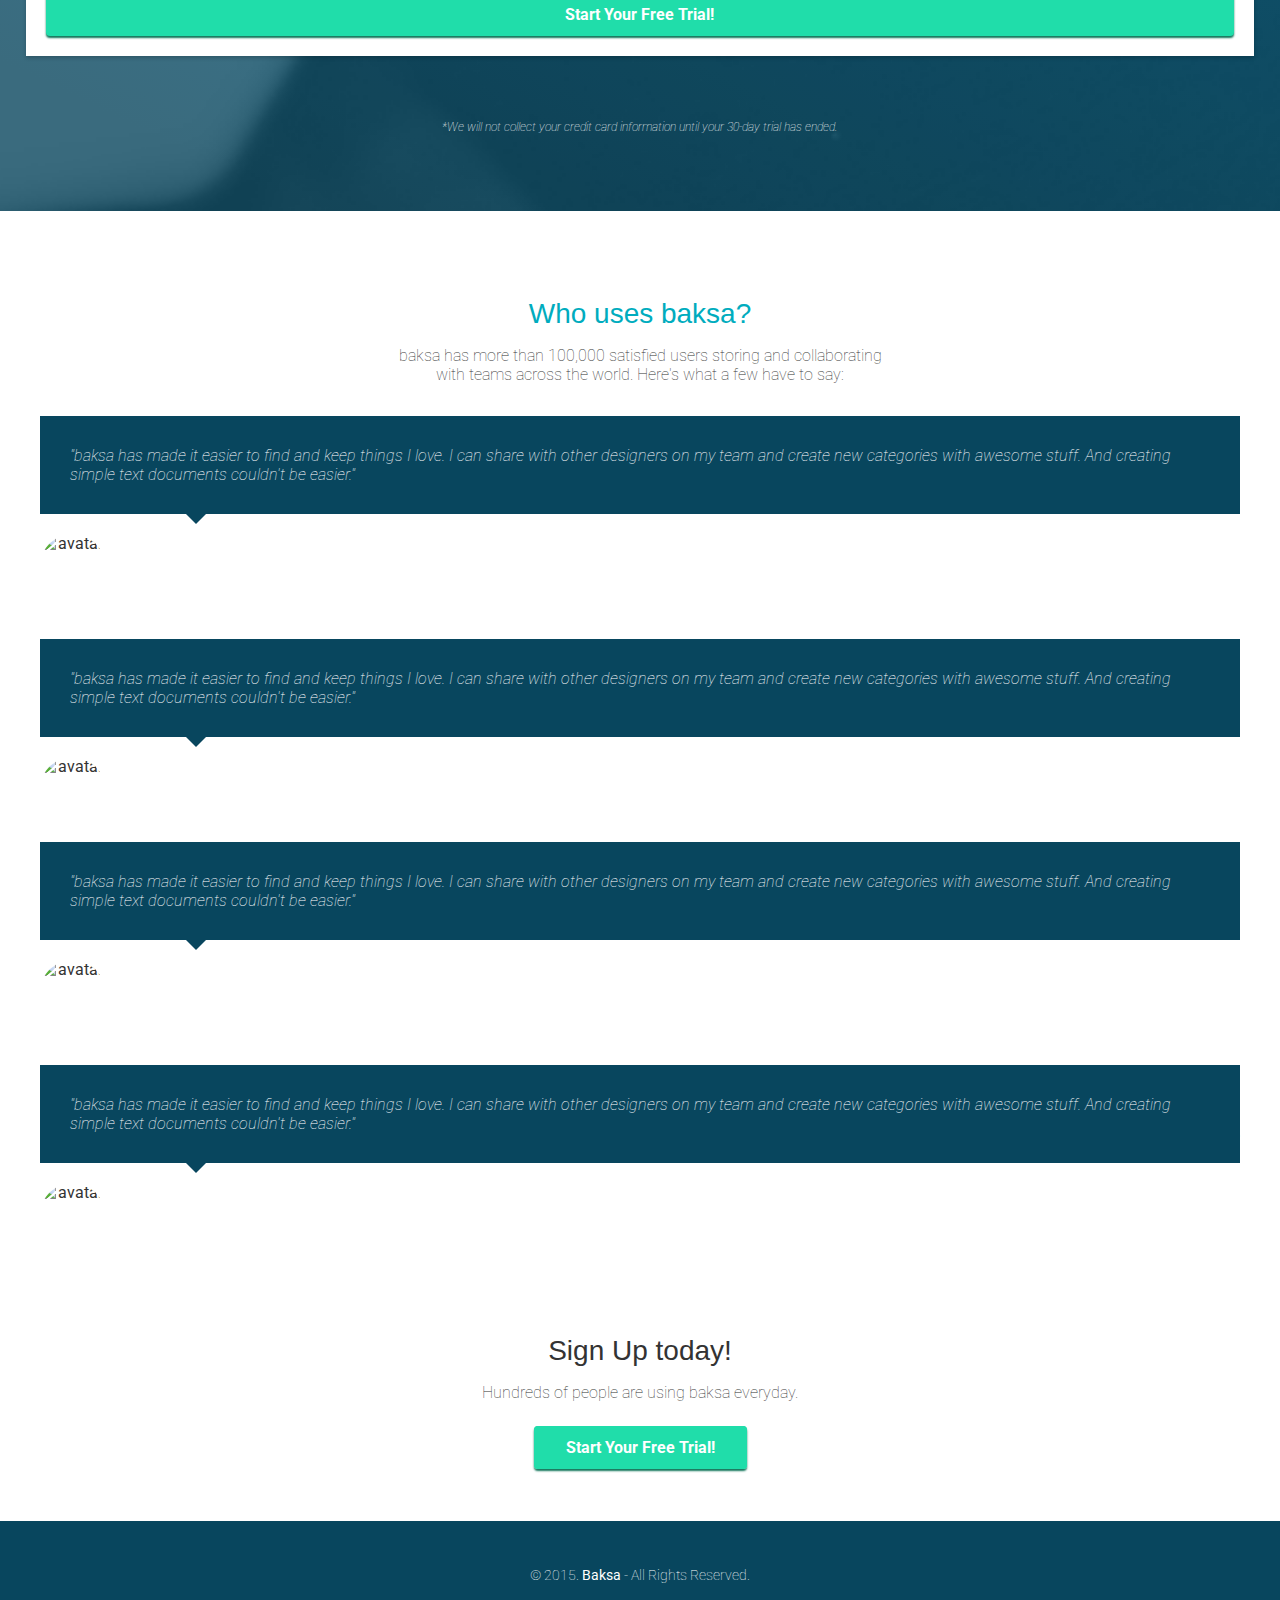
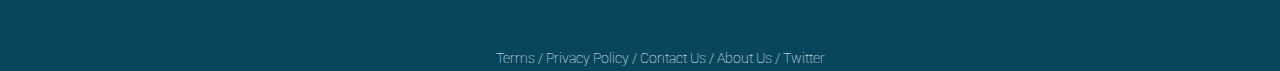
==== commit 2119be70: "Media_query" ====
--- a/index.html
+++ b/index.html
@@ -15,13 +15,14 @@
  <link rel="stylesheet" href="css/font-awesome.css">
  <link rel="stylesheet" href="css/animate.css">
 
+
 </head>
 <body>
   <header>
     <nav class = "container">
       <div class = "one-half">
         <a href = "index.html" class = "site-logo">
-          <img src="images/site-logo" />
+          <img src="images/site-logo.png" />
         </a>            
       </div>
       <div class ="one-half">
@@ -73,6 +74,7 @@
    <ul class="container">
      <li class="one-third">
        <div class="box">
+        <div class="box_casual_expert">
          <h3>Casual</h3>
          <h4>Free</h4>
          <ul>
@@ -82,6 +84,7 @@
          </ul>
          <a href="signup.html" class="btn">Start Your Free Trial!</a>
        </div>
+     </div>
      </li>
      <li class="one-third">
       <div class="box middle">
@@ -98,6 +101,7 @@
     </li>
     <li class="one-third">
       <div class="box">
+        <div class="box_casual_expert">
         <h3>Expert</h3>
         <h4><span>$</span>10 <span class="month">/month</span></h4>
         <ul>
@@ -108,6 +112,7 @@
         </ul>
         <a href="signup.html" class="btn">Start Your Free Trial!</a>
       </div>
+    </div>
     </li>
     </ul>
     <div class="container">
@@ -158,13 +163,15 @@
  <!-- Please sign up -->
 <section class = "Sign_up">
   <div class= "container">
-    <h2>Lets do this!</h2>
-     <p>Sign up today!</p>
+    <h2>Sign Up today!</h2>
+     <p>Hundreds of people are using baksa everyday.</p>
   
-  <div>
+  <div class="sign">
     <a href="signup.html" class="btn">Start Your Free Trial!</a>
   
   </div>
+
+</div>
 
   
 
--- a/css/style.css
+++ b/css/style.css
@@ -1,19 +1,27 @@
+/*HTML tag and body tag*/
 html, body{
    overflow-x: hidden;
  }
+
+ /* body will have font family of Roboto and color black*/
  body {
    
    font-family: 'Roboto', sans-serif, Helvetica, Arial;
    color:#333333;
  }
+ /*all the heading tags will be in Nunito*/
  h1, h2, h3, h4, h5, h6 {
    font-family: 'Nunito', Helvetica, Arial, sans-serif;
  }
+
+ /*the h2 headers like create notes, save images will have a 28 pixel font size and the font weight will be normal with the bottom margin as 5px*/
  h2 {
    font-size:28px;
    font-weight: normal;
    margin-bottom: 5px;
  }
+
+
  p {
    font-size:16px;
    line-height: 19px;
@@ -45,33 +53,7 @@
    margin:0 2% 20px;
  }
 
- @media (min-width: 768px) {
-   .container {
-     width: 750px;
-   }
- }
- @media (min-width: 992px) {
-   .container {
-     width: 970px;
-   }
-   .one-half {
-     width:46%;
-   }
-   .one-third {
-     width:29.33333%;
-   }
-   .one-fourth {
-     width:21%;
-   }
- }
- @media (min-width: 1200px) {
-   .container {
-     width: 1170px;
-   }
-@media (min-width: 1080px) {
-   .container {
-     width: 1055px;
-   }
+
 
  /* HEADER */
  header {
@@ -193,6 +175,8 @@
    color:#00ACBE;
  }
 
+
+
  /* PRICING */
  .pricing {
    background: #08465E url("../images/background.png") top center no-repeat;
@@ -212,19 +196,20 @@
    list-style-type: none;
  }
 
- .box {
-   padding:0 15px 15px;
+ .box{
+   padding: 0 15px 15px;
    background: #FFFFFF;
    box-shadow: 0px 2px 4px 0px rgba(0,0,0,0.20);
-   min-height: 439px;
    position: relative;
    margin-top: 25px;
- }
- .box.middle {
-   min-height: 485px;
-   margin-top:0px;
- }
- .box h3 {
+
+ }
+
+ .box.middle{
+   min-height: 490px;
+   margin-top: 0px;
+ }
+ .box h3{
    font-family: "Roboto", Helvetica, Arial, sans-serif;
    font-weight: 600;
    text-transform: uppercase;
@@ -260,8 +245,10 @@
    margin-bottom:20px;
    font-weight: 100;
  }
-
-  .box .btn {
+ .box_casual_expert{
+   min-height: 435px;
+ }
+ .box .btn {
    position:absolute;
    bottom:20px;
    left:20px;
@@ -274,6 +261,9 @@
    font-style:italic;
  }
 
+ 
+ 
+
   /* TESTIMONIALS */
  .testimonials {
    padding:4em 0;
@@ -289,6 +279,7 @@
    color:#FFFFFF;
    text-align: left;
    font-style: italic;
+   font-weight: lighter;
    background:#08465E;
    position: relative;
    padding:30px;
@@ -329,8 +320,61 @@
  .move{
    padding-top: 20px;
  }
- 
-
-
-
-
+
+  /* FOOTER background-color: #08465E;*/
+ footer {
+   background-color: #08465E;
+   /*background-image: linear-gradient(to top, #00ACBE 0%, #00ACBE 50%, #08465E 50%, #08465E 100%);*/
+   color: #FFFFFF;
+   height: 150px;
+   position: relative;
+   overflow: hidden;
+   z-index: 0;
+}
+ footer p, footer nav ul {
+   font-size:14px;
+   font-weight:100;
+   text-align: center;
+   margin: 45px auto 0;
+ }
+ footer nav ul li {
+   list-style-type: none;
+   display: inline;
+ }
+ footer nav ul li a {
+   color:#FFFFFF;
+   text-decoration: none;
+ }
+ footer .right-footer-block {
+   background-color: transparent;
+ }
+ footer .logo{
+   padding: 2.35em 0;
+   margin: 0 auto;
+   display: block;
+ }
+
+  /*SIGNUP TODAY*/
+
+.Sign_up{
+   margin-top: -100px;
+   padding:4em 0;
+   text-align: center;
+   display:block;
+
+ }
+}
+ .Sign_up h2{
+   
+   color:#00ACBE;
+ }
+
+ .sign{
+   padding-top: 20px;
+ }
+
+
+
+
+
+
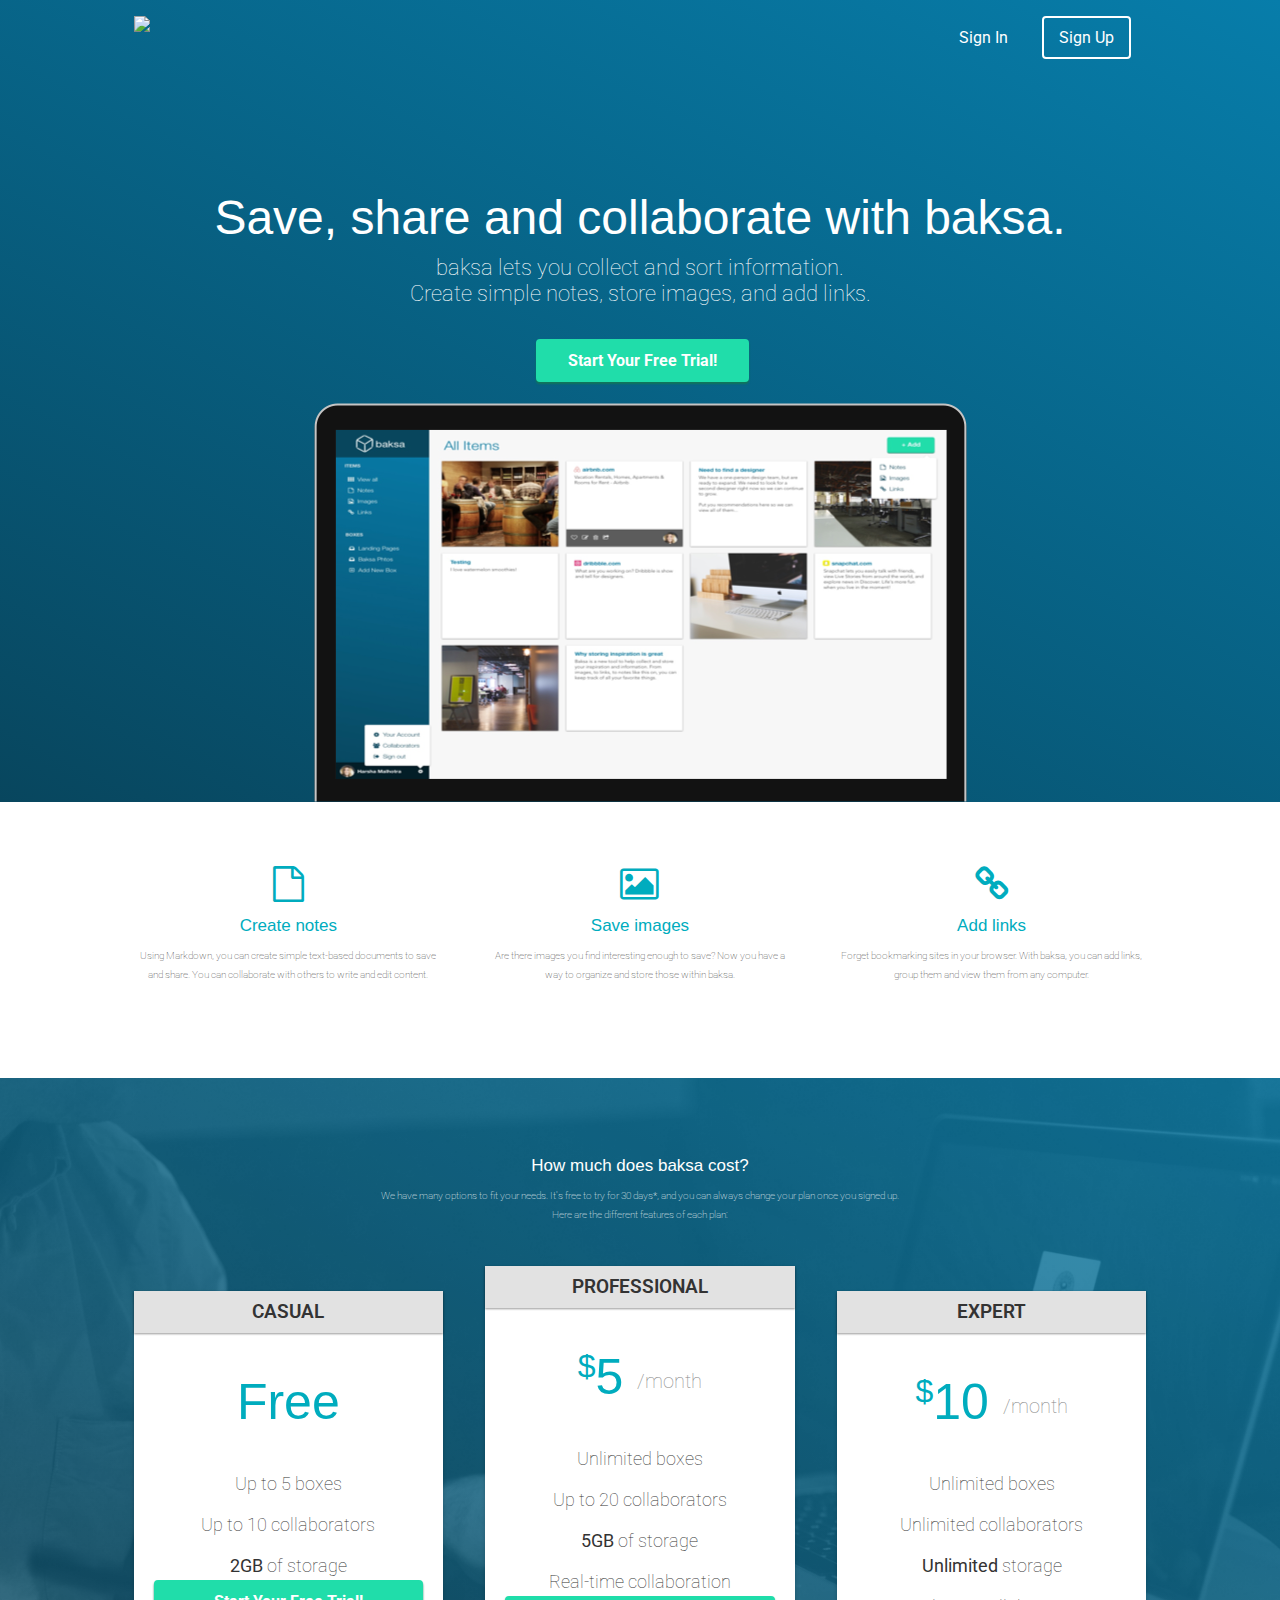
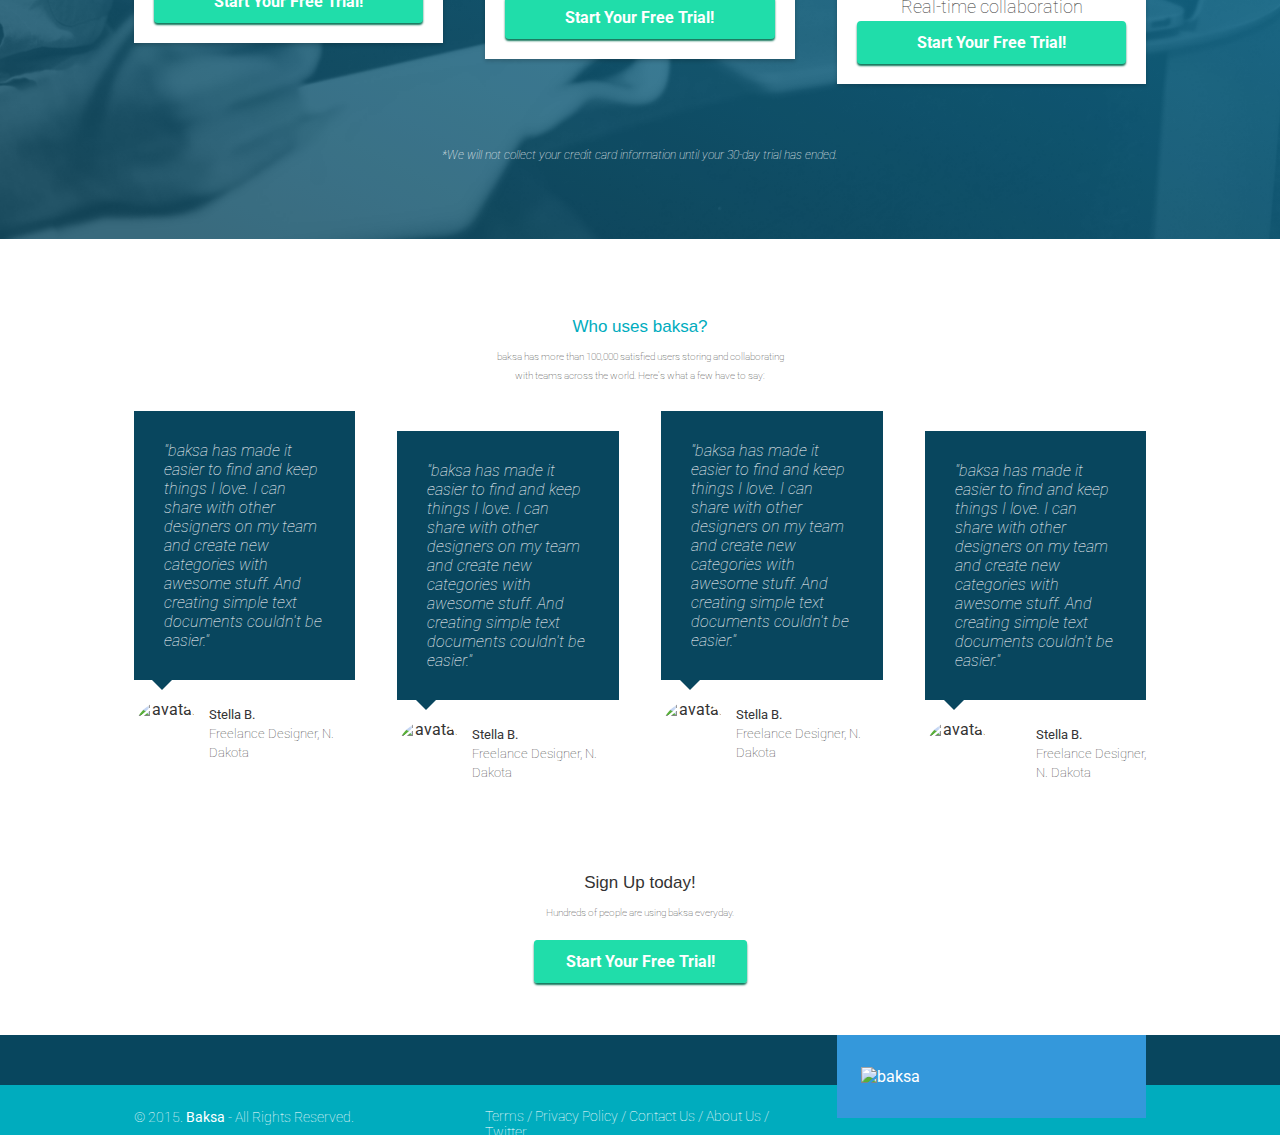
==== commit 1520f25b: "Assignment_32_a" ====
--- a/index.html
+++ b/index.html
@@ -36,7 +36,7 @@
     <div class="container hero">
       <h1 class="animated fadeIn">Save, share and collaborate with baksa. </h1>
       <p>baksa lets you collect and sort information.<br/>Create simple notes, store images, and add links.</p>
-      <a href="signup.html" class = "btn">Start Your Free Trial!</a>
+      <a href="signup.html" class = "btn btn1">Start Your Free Trial!</a>
       <img src="images/dashboard.png" alt="baksa"/>
     </div>
   </header>
--- a/css/style.css
+++ b/css/style.css
@@ -102,16 +102,18 @@
    font-size:48px;
    font-weight: normal;
    margin:95px 0 0;
+   text-align: center;
  }
  header .hero p {
    font-size: 22px;
    line-height: 26px;
    font-weight: 100;
    margin:10px 0 40px;
+   text-align: center;
  }
  header .hero img {
    display: block;
-   margin:3em auto 0;
+   margin:6em auto 0;
  }
  /* BUTTONS */
  .btn {
@@ -123,6 +125,15 @@
    background: #20DDAA;
    border: 2px solid #20DDAA;
    box-shadow: 0px 2px 2px 0px #11755A;
+
+   }
+
+   .btn1{
+         position:absolute;
+   top:50%;
+   left:45%;
+   margin-top:-110px;
+   margin-left:-50px;
    }
 
    .btn-facebook {
@@ -135,6 +146,7 @@
    background: #204695;
    box-shadow: 0px 1px 2px 0px rgba(40,63,110,0.50);
    border-radius: 4px;
+
    }
 
  .btn-twitter {
@@ -206,7 +218,7 @@
  }
 
  .box.middle{
-   min-height: 490px;
+   min-height: 550px;
    margin-top: 0px;
  }
  .box h3{
@@ -246,7 +258,7 @@
    font-weight: 100;
  }
  .box_casual_expert{
-   min-height: 435px;
+   min-height: 450px;
  }
  .box .btn {
    position:absolute;
@@ -324,6 +336,7 @@
   /* FOOTER background-color: #08465E;*/
  footer {
    background-color: #08465E;
+   
    /*background-image: linear-gradient(to top, #00ACBE 0%, #00ACBE 50%, #08465E 50%, #08465E 100%);*/
    color: #FFFFFF;
    height: 150px;
@@ -376,5 +389,325 @@
 
 
 
-
-
+ /*At the minimum width of 768px px, the largest for now*/
+ @media (min-width: 768px) {
+   .container {
+     width: 750px;
+   }
+
+
+ }
+ @media (min-width: 992px) {
+   .container {
+     width: 970px;
+   }
+   .one-half {
+     width:46%;
+   }
+   .one-third {
+     width:29.33333%;
+   }
+   .one-fourth {
+     width:21%;
+   }
+   @media (min-width: 992px){
+   footer{
+     background-color: #3498DB;
+
+      background-image: linear-gradient(to top, #00ACBE 0%, #00ACBE 50%, #08465E 50%, #08465E 100%);
+     
+     height: 100px;
+   }
+   footer p, footer nav ul{
+     padding: 2em 0;
+     text-align: left;
+   }
+   footer .right-footer-block {
+     background-color: #3498DB;
+   }
+   footer .logo{
+     padding: 2em 0 2em 1.5em;
+   }
+ }
+ }
+ @media (min-width: 1200px) {
+   .container {
+     width: 1170px;
+   }
+@media (min-width: 1080px) {
+   .container {
+     width: 1055px;
+   }
+
+   
+
+
+
+
+
+@media(min-width: 660px){
+
+  h2 {
+    font-size:17px; 
+    font-weight: normal;
+    margin-bottom: 5px;
+  }
+  p{
+    font-size: 10px;
+    line-height: 19px;
+    font-weight: 100;
+  }
+
+
+/*BENEFITS*/
+  .benefits {
+   text-align: center;
+   display:block;
+   position:relative;
+ }
+
+  .benefits ul {
+   margin: 0 auto;
+   padding:4em 0;
+ }
+ .benefits ul li {
+   list-style-type: none;
+   display: inline-block;
+ }
+  .benefits i {
+   color:#00ACBE;
+   font-size:36px;
+   margin:0;
+   vertical-align: middle;
+ }
+ .benefits h2 {
+   color:#00ACBE;
+ }
+}
+
+ /*PRICING*/
+
+ .pricing {
+   background: #08465E url("../images/background.png") top center no-repeat;
+   background: url("../images/background.png") top center no-repeat, linear-gradient(206deg, #077DAA 0%, #08465E 94%);
+   background-size:cover;
+   text-align: center;
+   padding:4em 0;
+ }
+ .pricing h2, .pricing p {
+   color:#FFFFFF;
+ }
+ .pricing ul {
+   margin:0 auto;
+   padding:2em 0;
+ }
+ .pricing ul li {
+   list-style-type: none;
+ }
+  .box {
+   padding:0 15px 15px;
+   background: #FFFFFF;
+   box-shadow: 0px 2px 4px 0px rgba(0,0,0,0.20);
+   
+   position: relative;
+   margin-top: 25px;
+ }
+
+  .box.middle {
+   min-height: 292px;
+   margin-top:0px;
+ }
+ .box h3 {
+   font-family: "Roboto", Helvetica, Arial, sans-serif;
+   font-weight: 600;
+   text-transform: uppercase;
+   background: #E2E2E2;
+   box-shadow: 0px 1px 2px 0px rgba(0,0,0,0.40);
+   left:0;
+   right:0;
+   top:0;
+   text-align: center;
+   margin:0 -15px 40px;
+   padding:10px 0;
+ }
+ .box_casual_expert{
+   min-height: 264px;
+ }
+
+
+
+
+
+
+
+
+
+   
+
+}
+
+
+
+
+
+
+
+
+
+
+
+/*
+@media(min-width: 800px){
+ 
+
+
+   .benefits {
+      
+      text-align: center;
+      display:block;
+      position:relative;
+   }
+
+   .benefits ul li {
+   list-style-type: none;
+   }
+
+  .benefits i {
+   color:#00ACBE;
+   font-size:37px;
+   }
+  .benefits h2 {
+   color:#00ACBE;
+ }
+
+  
+
+   .pricing {
+   background: #08465E url("../images/background.png") top center no-repeat;
+   background: url("../images/background.png") top center no-repeat, linear-gradient(206deg, #077DAA 0%, #08465E 94%);
+   background-size:cover;
+   text-align: center;
+   padding:4em 0;
+   }
+   .pricing h2, .pricing p {
+   color:#FFFFFF;
+   }
+   .pricing ul {
+   margin:0 auto;
+   padding:2em 0;
+   }
+   .pricing ul li {
+   list-style-type: none;
+   }
+
+   .box {
+   padding:0 10px 10px;
+   background: #FFFFFF;
+   box-shadow: 0px 1px 2px 0px rgba(0,0,0,0.20);
+   min-height: 300px;
+   position: relative;
+   margin-top: 40px;
+ }
+   .box.middle {
+   min-height: 380px;
+   margin-top:0px;
+ }
+
+ .box h3 {
+   font-family: "Roboto", Helvetica, Arial, sans-serif;
+   font-weight: 400;
+   text-transform: uppercase;
+   background: #E2E2E2;
+   box-shadow: 0px 1px 2px 0px rgba(0,0,0,0.40);
+   left:0;
+   right:0;
+   top:0;
+   text-align: center;
+   margin:0 -10px 40px;
+   padding:10px 0;
+ }
+
+ .box h4 {
+   font-size:25px;
+   font-weight: normal;
+   margin:20px 0 10px;
+   color:#00ACBE;
+ }
+ .box h4 span {
+   font-size:20px;
+   vertical-align: top;
+ }
+ .box h4 span.month {
+   font-family: "Roboto", Helvetica, Arial, sans-serif;
+   font-weight: 70;
+   color:#888888;
+   font-size:20px;
+   vertical-align: middle;
+ }
+ .box ul li {
+   font-size:18px;
+   margin-bottom:20px;
+   font-weight: 100;
+ }
+
+
+}
+/*media query
+  @media (min-width: 992px){
+   footer{
+     background-color: #3498DB;
+     background-image: linear-gradient(to left,
+        #00ACBE 0%, #00ACBE 33.33337%, #08465E 33.33337%, #08465E 100%);
+     height: 100px;
+   }
+   footer p, footer nav ul{
+     padding: 2em 0;
+     text-align: left;
+   }
+   footer .right-footer-block {
+     background-color: #00ACBE;
+   }
+   footer .logo{
+     padding: 2em 0 2em 1.5em;
+   }
+ }
+
+   @media (min-width: 400px){
+  
+   footer{
+     background-color: #3498DB;
+     background-image: linear-gradient(to left,
+        #00ACBE 0%, #00ACBE 33.33337%, #08465E 33.33337%, #08465E 100%);
+     height: 100px;
+   }
+   footer p, footer nav ul{
+     padding: 2em 0;
+     text-align: left;
+   }
+   footer .right-footer-block {
+     background-color: #00ACBE;
+   }
+   footer .logo{
+     padding: 2em 0 2em 1.5em;
+   }
+
+   header{
+      background: #34495E;
+     
+   
+   background-image: linear-gradient(206deg, #077DAA 0%, #08465E 100%);
+
+   }
+ }
+
+ */
+
+
+
+*/
+
+
+
+
+
+
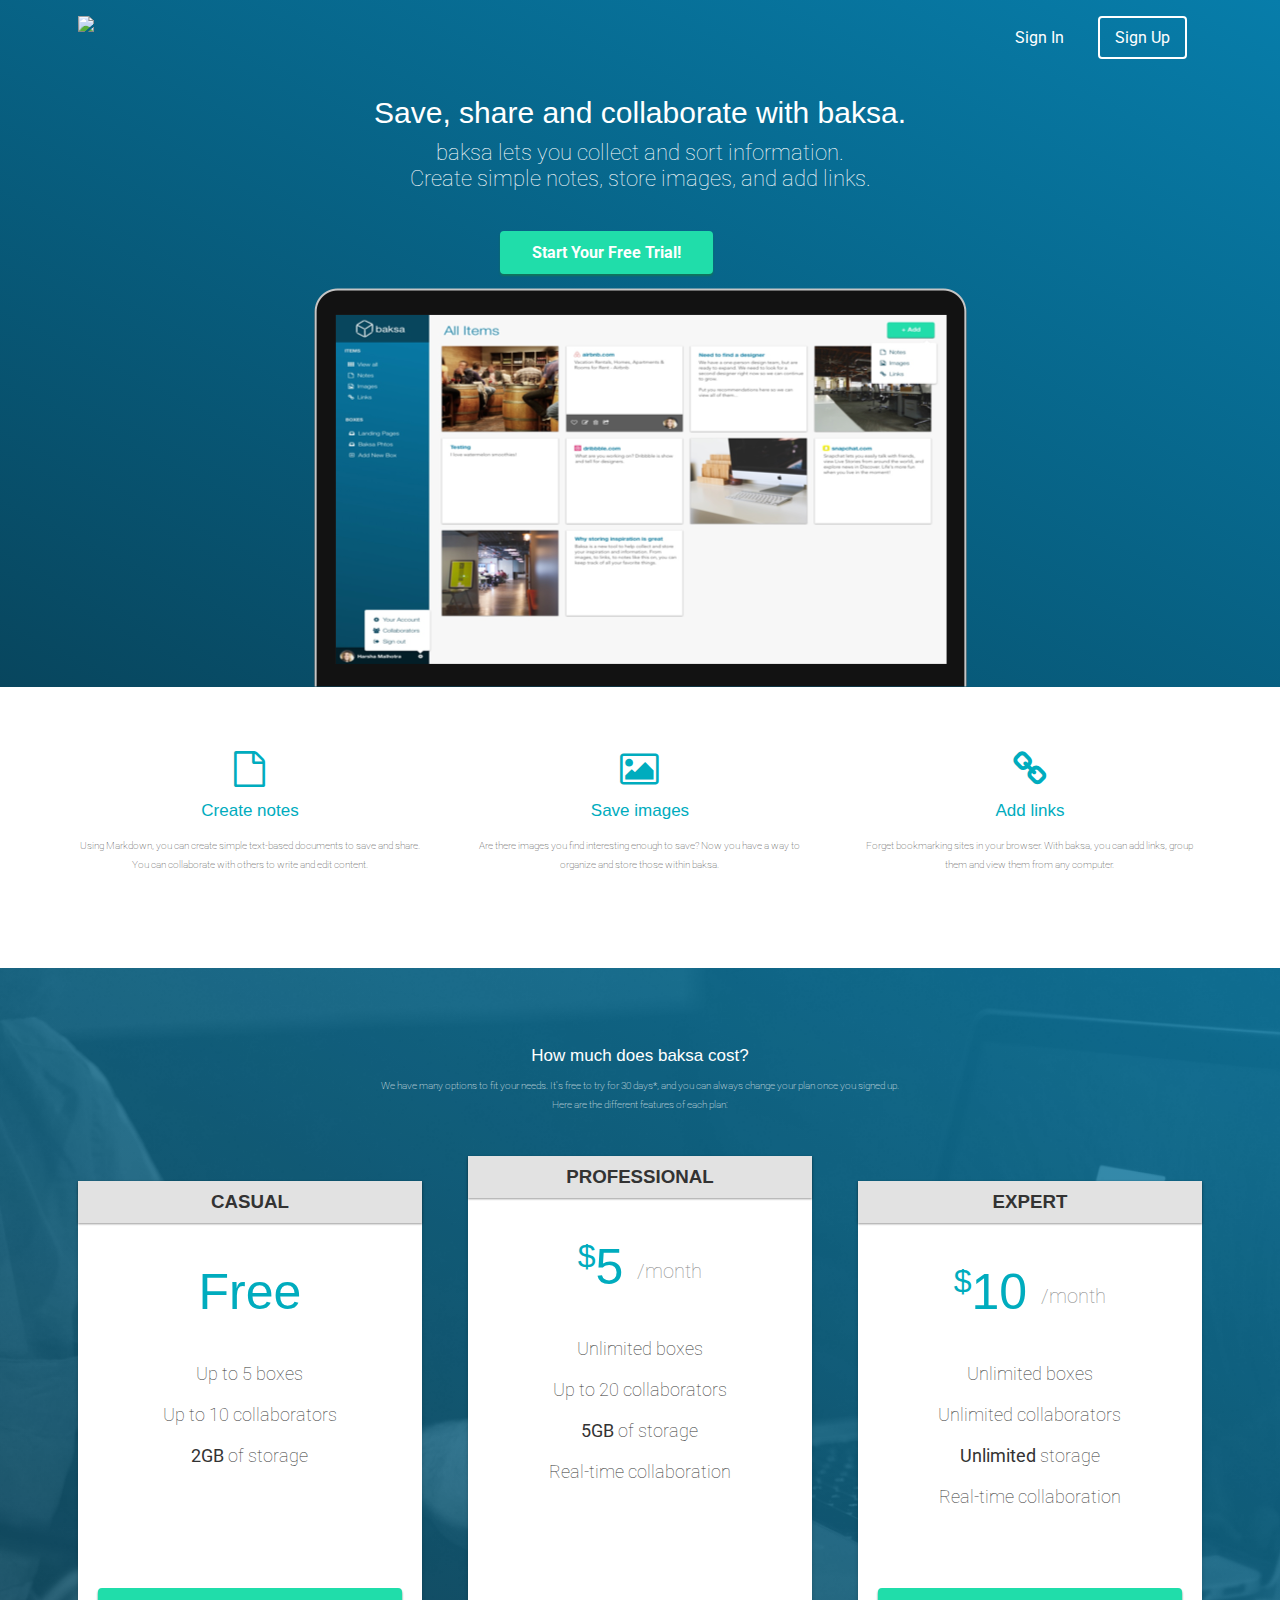
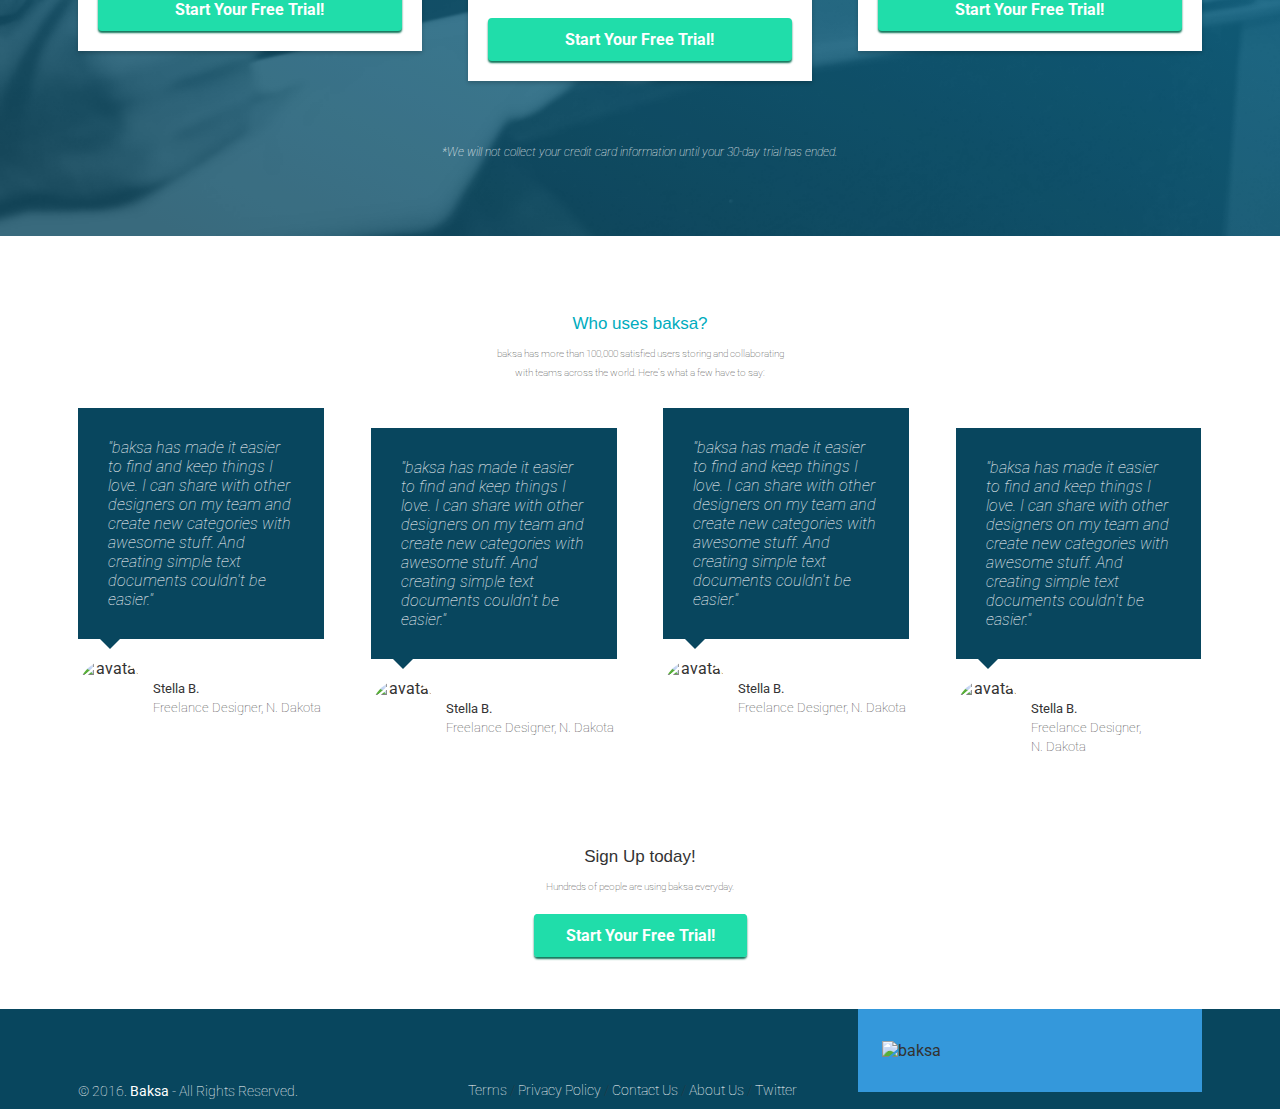
==== commit dac56d07: "Review-of-gear" ====
--- a/index.html
+++ b/index.html
@@ -10,8 +10,11 @@
     <link href="https://fonts.googleapis.com/css?family=Lato:100,100i,300,300i,400,400i,700,700i,900,900i|Roboto:100,100i,300,300i,400,400i,500,500i,700,700i,900,900i" rel="stylesheet">
 
     <!-- CSS -->
+ <link rel="stylesheet" href="css/media.css">
  <link rel="stylesheet" href="css/normalize.css">
- <link rel="stylesheet" href="css/style.css">
+ <!--<link rel="stylesheet" href="css/style3.css">-->
+ 
+  <link rel="stylesheet" href="css/style.css"> 
  <link rel="stylesheet" href="css/font-awesome.css">
  <link rel="stylesheet" href="css/animate.css">
 
@@ -181,7 +184,7 @@
  <footer>
    <div class="container footer-nav-block">
        <div class="left-footer-block one-third">
-         <p class="copyright-block">&copy; 2015. <strong>Baksa</strong> - All Rights Reserved.</p>
+         <p class="copyright-block">&copy; 2016. <strong>Baksa</strong> - All Rights Reserved.</p>
        </div>
        <nav class="link-block middle-footer-block one-third">
          <ul>
--- a/css/media.css
+++ b/css/media.css
@@ -0,0 +1 @@
+
--- a/css/style3.css
+++ b/css/style3.css
@@ -0,0 +1,312 @@
+html,body{
+    overflow-x: hidden;
+}
+
+body{
+    font-family: 'Roboto', sans-serif, Helvetica,Arial; 
+    color: #333333;
+}
+
+ h1, h2, h3, h4, h5, h6 {
+   font-family: 'Nunito', Helvetica, Arial, sans-serif;
+ }
+
+h2 {
+   font-size:28px;
+   font-weight: normal;
+   margin-bottom: 5px;
+ }
+
+
+ p {
+   font-size:16px;
+   line-height: 19px;
+   font-weight: 100;
+ }
+* GRID */
+ .container {
+   margin-right: auto;
+   margin-left: auto;
+   padding-left: 15px;
+   padding-right: 15px;
+   position: relative;
+ }
+ .container:before,
+ .container:after {
+   content: " ";
+   display: table;
+ }
+ .container:after {
+   clear: both;
+ }
+ .one-half, .one-third, .one-fourth {
+   width:96%;
+   float:left;
+   position:relative;
+   min-height: 1px;
+   margin:0 2% 20px;
+ }
+
+
+
+
+/*HEADER*/
+ header {
+   color:#FFFFFF;
+   background: #34495E;
+   
+   background-image: linear-gradient(206deg, #077DAA 0%, #08465E 100%);
+ }
+header nav {
+   padding:1em 0;
+ }
+ header nav ul {
+   display:inline;
+   text-align: right;
+   float:right;
+   margin:0;
+ }
+ header nav ul > li {
+   list-style-type: none;
+   display: inline-block;
+   margin:0 15px;
+ }
+header nav ul > li.btn-outline {
+   padding:10px 15px;
+   border:2px solid #FFFFFF;
+   border-radius: 4px;
+ }
+ header nav ul > li.btn-outline:hover {
+   background:#FFFFFF;
+ }
+ header nav ul > li > a {
+   color:#FFFFFF;
+   text-decoration: none;
+ }
+ header nav ul > li.btn-outline:hover > a {
+   color:#34495E;
+ }
+header .hero {
+   text-align: center;
+   display:block;
+   position: relative;
+ }
+header .hero h1 {
+   font-size:48px;
+   font-weight: normal;
+   margin:95px 0 0;
+   text-align: center;
+ }
+ header .hero p {
+   font-size: 22px;
+   line-height: 26px;
+   font-weight: 100;
+   margin:10px 0 40px;
+   text-align: center;
+ }
+ header .hero img {
+   display: block;
+   margin:6em auto 0;
+ }
+
+/*BUTTONS*/
+.btn {
+   border-radius: 4px;
+   color:#FFFFFF;
+   font-weight: 700;
+   text-decoration: none;
+   padding:10px 30px;
+   background: #20DDAA;
+   border: 2px solid #20DDAA;
+   box-shadow: 0px 2px 2px 0px #11755A;
+
+   }
+  .btn1{
+         position:absolute;
+   top:50%;
+   left:45%;
+   margin-top:-160px;
+   margin-left:-30px;
+    
+   }
+
+
+
+@media screen and (min-width:320px) {
+
+
+    .btn1{
+         position:absolute;
+   top:50%;
+   left:45%;
+   margin-top:10px;
+   margin-left:-80px;
+   
+   }
+    
+    .benefits ul li 
+  
+ 
+ }  
+@media screen and (min-width:375px) {
+
+
+    .btn1{
+         position:absolute;
+   top:50%;
+   left:45%;
+   margin-top:10px;
+   margin-left:-80px;
+   
+   }
+  
+ 
+ }  
+@media screen and (min-width:407px) {
+  
+    .btn1{
+        position:absolute;
+        top:50%;
+        left:45%;
+        margin-top:-90px;
+        margin-left:-70px;
+        
+   }
+ }
+@media screen and (min-width:514px) {
+  
+    .btn1{
+        position:absolute;
+        top:50%;
+        left:45%;
+        margin-top:-130px;
+        margin-left:-50px;
+        
+   }
+ }
+
+
+@media screen and (min-width:886px) {
+  
+    .btn1{
+        position:absolute;
+        top:50%;
+        left:45%;
+        margin-top:-160px;
+        margin-left:-50px;
+        
+   }
+ }
+
+
+
+
+
+
+
+
+
+
+
+
+
+
+
+
+ /*
+ * Dropit1 v1.1.0
+ * http://dev7studios.com/dropit1
+ *
+ * Copyright 2012, Dev7studios
+ * Free to use and abuse under the MIT license.
+ * http://www.opensource.org/licenses/mit-license.php
+ */
+
+/* These styles assume you are using ul and li */
+.dropit1 {
+    list-style: none;
+  padding: 0;
+  
+    margin: 15px 0 0;
+    float:right;
+    display:inline-block;
+}
+.dropit1 .dropit1-trigger { position: relative; }
+.dropit1 .dropit1-submenu1 {
+    position: absolute;
+    bottom: 100%;
+   
+    right: 0; /* dropdown left or right */
+    z-index: 2000;
+    display: none;
+    min-width: 150px;
+    list-style: none;
+  padding: 20;
+  margin: 100px 2px 15px;
+}
+.dropit1 .dropit1-open .dropit1-submenu1 { 
+    display: block; /*rectangle*/
+    background: #FFFFFF;  
+    box-shadow: 0px 2px 4px 0px rgba(0,0,0,0.30);
+    border-radius: 4px;
+    margin-right: 0px;
+
+    
+
+
+ }
+ .dropit1 .dropit1-open .dropit1-submenu1:after {
+  content: " ";
+  position: absolute;/*triangle*/
+  border-style: solid;
+  border-width: 0 8px 8px;
+  border-color: #FFFFFF transparent;
+  display: block;
+  width: 0;
+  z-index: 1;
+  top: 139px;
+  right: 8px;
+  -ms-transform: rotate(180deg); /* IE 9 */
+    -webkit-transform: rotate(180deg); /* Chrome, Safari, Opera */
+    transform: rotate(180deg);
+      margin-top:-39px;
+     margin-right: -78px;
+ 
+
+
+
+ }
+ .dropit1 .dropit1-open .dropit1-submenu1 li {
+  display: block;
+  margin-bottom: 20px;
+
+  margin-top: 20px;
+  margin-left: 10px;
+     
+
+ }
+ .dropit1 .dropit1-open .dropit1-submenu1 li:last-child {
+    margin-top: 10px;
+    margin-left: -100px;
+  margin-bottom: 10px;
+
+ }
+ .dropit1 .dropit1-open .dropit1-submenu1 li a {
+  color:#08465E;/*drop down text*/
+  text-decoration: none;
+  font-family: "Roboto", Helvetica, Arial, sans-serif;
+  font-weight:100;
+  margin-left: 0px;
+     margin-top: 40px;
+     
+ }
+.dropit1 .dropit1-open .dropit1-submenu1 li:last-child {
+    margin-top: 10px;
+    margin-left: -100px;
+  margin-bottom: 10px;
+
+ }
+ 
+
+
+
--- a/css/style.css
+++ b/css/style.css
@@ -1,3 +1,5 @@
+
+
 /*HTML tag and body tag*/
 html, body{
    overflow-x: hidden;
@@ -13,6 +15,15 @@
  h1, h2, h3, h4, h5, h6 {
    font-family: 'Nunito', Helvetica, Arial, sans-serif;
  }
+
+.gear{
+    list-style: none;
+    text-align: right;
+    margin-right: 20px;
+    margin-top: 375px;
+    color: #FFF;
+}
+
 
  /*the h2 headers like create notes, save images will have a 28 pixel font size and the font weight will be normal with the bottom margin as 5px*/
  h2 {
@@ -91,7 +102,7 @@
  header nav ul > li.btn-outline:hover > a {
    color:#34495E;
  }
- }
+ 
 
  header .hero {
    text-align: center;
@@ -125,6 +136,7 @@
    background: #20DDAA;
    border: 2px solid #20DDAA;
    box-shadow: 0px 2px 2px 0px #11755A;
+     
 
    }
 
@@ -135,6 +147,12 @@
    margin-top:-110px;
    margin-left:-50px;
    }
+.btn2{
+    float:right;
+}
+.add{
+    list-style: none;
+}
 
    .btn-facebook {
    border-radius: 4px;
@@ -337,12 +355,12 @@
  footer {
    background-color: #08465E;
    
-   /*background-image: linear-gradient(to top, #00ACBE 0%, #00ACBE 50%, #08465E 50%, #08465E 100%);*/
-   color: #FFFFFF;
    height: 150px;
    position: relative;
    overflow: hidden;
    z-index: 0;
+     
+     
 }
  footer p, footer nav ul {
    font-size:14px;
@@ -387,65 +405,461 @@
  }
 
 
-
-
- /*At the minimum width of 768px px, the largest for now*/
- @media (min-width: 768px) {
-   .container {
-     width: 750px;
-   }
-
-
- }
- @media (min-width: 992px) {
-   .container {
-     width: 970px;
-   }
-   .one-half {
+/* DASHBOARD */
+ .dashboard {
+   background:#F7F7F7;
+ }
+ .left-nav {
+   
+
+    height: 100%;
+    width:280px;
+    position: absolute;
+     -webkit-transition: all 0.3s ease-in-out;
+   -moz-transition: all 0.3s ease-in-out;
+   -o-transition: all 0.3s ease-in-out;
+   transition: all 0.3s ease-in-out;
+   transform: translate(-280px,0);
+     -webkit-transform: translate(-280px,0); /** Chrome & Safari **/
+     -o-transform: translate(-280px,0); /** Opera **/
+     -moz-transform: translate(-280px,0); /** Firefox **/
+ 
+   
+ }
+ .left-nav.open {
+   display:block;
+   width:280px;
+   -webkit-transition: all 0.3s ease-in-out;
+   -moz-transition: all 0.3s ease-in-out;
+   -o-transition: all 0.3s ease-in-out;
+   transition: all 0.3s ease-in-out;
+   transform: translate(0,0);
+     -webkit-transform: translate(0,0); /** Chrome & Safari **/
+     -o-transform: translate(0,0); /** Opera **/
+     -moz-transform: translate(0,0); /** Firefox **/
+     z-index: 100;
+     background-image: linear-gradient(206deg, #00ACBE 0%, #08465E 94%);
+ }
+ .hamburger {
+   position:absolute;
+   z-index: 1000;
+   background:#08465E;
+   color:#FFF;
+   text-decoration: none;
+   font-size: 22px;
+   padding: 10px 15px;
+   border-radius: 4px;
+   left: 5px;
+   top: 15px;
+ }
+
+
+ .left-nav .site-logo {
+   padding:20px 0;
+   background:#08465E;
+   display:block;
+   text-align: center;
+ }
+ .left-nav .items {
+   padding:0 6%;
+ }
+ .left-nav .items p {
+   font-weight: 600;
+   text-transform: uppercase;
+   font-size: 12px;
+   color: #E2E2E2;
+   line-height: 15px;
+ }
+ .left-nav .items ul {
+   margin:0 0 40px;
+   padding:0;
+ }
+ .left-nav .items ul li {
+   list-style-type: none;
+   margin-bottom: 15px;
+ }
+ .left-nav .items ul li a {
+   color:#FFFFFF;
+   text-decoration: none;
+   font-weight: 100;
+ }
+ .left-nav .items ul li a i {
+   width:16px;
+   text-align: center;
+   margin-right:8px;
+ }
+
+ /* LEFT NAVBAR SETTINGS */
+ .left-nav .settings {
+   position:absolute;
+   background:#08465E;
+   width:100%;
+   bottom:0;
+   left:0;
+   right:0;
+   padding:10px 0;
+ }
+ .left-nav .settings img {
+   height:35px;
+   width:35px;
+   border-radius: 50%;
+   margin-left:10px;
+   display: inline-block;
+ }
+ .left-nav .settings p {
+   display: inline-block;
+   vertical-align: top;
+   padding-top: 8px;
+   font-weight: 400;
+   margin:0 0 0 10px;
+ }
+ .left-nav .settings a {
+   color:#FFFFFF;
+     
+   text-decoration: none;
+   text-align: right;
+   float: right;
+   margin-right:10px;
+   margin-top:8px;
+ }
+
+ /* CONTENT */
+ .content {
+   padding:6em 1% 1.5em;
+   float:right;
+   width:98%;
+   position: relative;
+ }
+ .content .header {
+   margin:0 1% 20px;
+ }
+ .content .header h1 {
+   font-family: "Roboto", Helvetica, Arial, sans-serif;
+   font-weight: 100;
+   margin:0 0 30px;
+   font-size: 36px;
+   color: #077DAA;
+   line-height: 44px;
+   float: left;
+   display:inline-block;
+ }
+ .content .header > a {
+   float:right;
+ }
+ .content-item {
+   width:96%;
+   margin:0 2% 25px;
+   float:left;
+   display:block;
+ }
+ .item-box {
+   display:block;
+   height:230px;
+   background: #FFFFFF;
+   box-shadow: 0px 1px 3px 0px rgba(0,0,0,0.40);
+   position: relative;
+   overflow: hidden;
+   padding:20px;
+ }
+ .item-box > img {
+   position:absolute;
+   height:100%;
+   width:auto;
+   top:0;
+   left:0;
+   right:0;
+ }
+ .item-box h2 {
+   font-family: 'Roboto', Helvetica, Arial, sans-serif;
+   font-weight: 700;
+   font-size: 15px;
+   line-height: 17px;
+   margin:0;
+ }
+ .item-box h2 a {
+   color: #077DAA;
+   text-decoration: none;
+ }
+ .item-box h2 img {
+   width:16px;
+   height:16px;
+   position:relative;
+   top:2px;
+   margin-right:5px;
+ }
+ .item-box p {
+   font-size: 14px;
+   color: #333333;
+   line-height: 18px;
+   margin:5px 0 0;
+ }
+.active{
+  background-color: #20DDAA;
+
+
+}
+
+
+
+
+ 
+
+
+ 
+ 
+ 
+
+
+
+
+   
+ 
+ 
+/* FOR DASHBOARD */
+
+/* Larger Mobile Devices */
+ @media (min-width:371px) {
+
+       
+      .left-nav .settings a {
+   color:#FFFFFF;
+     
+   text-decoration: none;
+   text-align: right;
+   float: right;
+   margin-right:10px;
+   margin-top:-5px;
+ }
+     .gear{
+         margin-top: 375px;
+     }
+       
+           .btn1{
+         position:absolute;
+   top:50%;
+   left:45%;
+   margin-top:-200px;
+   margin-left:-80px;
+   
+   }
+   .content {
+     padding:1.5em 1%;
+     float:right;
+     width:90%;
+     position: relative;
+   }
+   .content-item {
      width:46%;
-   }
-   .one-third {
-     width:29.33333%;
-   }
-   .one-fourth {
-     width:21%;
-   }
-   @media (min-width: 992px){
-   footer{
-     background-color: #3498DB;
-
-      background-image: linear-gradient(to top, #00ACBE 0%, #00ACBE 50%, #08465E 50%, #08465E 100%);
-     
-     height: 100px;
-   }
-   footer p, footer nav ul{
-     padding: 2em 0;
-     text-align: left;
-   }
-   footer .right-footer-block {
-     background-color: #3498DB;
-   }
-   footer .logo{
-     padding: 2em 0 2em 1.5em;
-   }
- }
- }
- @media (min-width: 1200px) {
-   .container {
-     width: 1170px;
-   }
-@media (min-width: 1080px) {
-   .container {
-     width: 1055px;
-   }
-
-   
-
-
-
+     margin:0 2% 25px;
+     float:left;
+     display:block;
+   }
+     .box_casual_expert {
+    min-height: 400px;
+}
+     .box.middle {
+    min-height: 400px;
+    margin-top: 0px;
+}
+      header .hero img {
+   display: none;
+   margin:6em auto 0;
+ }
+     .testimonials p.name {
+    float: left;
+    display: inline-block;
+    text-align: left;
+    font-size: 13px;
+    margin-top: 30px;
+    margin-left: 0px;
+}
+     .benefits p{
+         display: none;
+     }
+     .settings p {
+    display: inline-block;
+    vertical-align: top;
+    padding-top: 8px;
+    font-weight: 400;
+    margin: 0 0 0 10px;
+    color: #FFF;
+}
+    
+ }
+@media (min-width:425px) {
+           .btn1{
+         position:absolute;
+   top:50%;
+   left:45%;
+   margin-top:-65px;
+   margin-left:-80px;
+   
+    }
+         header .hero img {
+   display: block;
+   margin:6em auto 0;
+    max-width: 100%;         
+ }
+    header .hero h1 {
+    font-size: 30px;
+    font-weight: normal;
+    margin: 1px 0 0;
+    text-align: center;
+}
+    
+    .box h3{
+    font-family: "Roboto", Helvetica, Arial, sans-serif;
+    font-weight: 600;
+    text-transform: uppercase;
+    background: #E2E2E2;
+    box-shadow: 0px 1px 2px 0px rgba(0,0,0,0.40);
+    left: 0;
+    right: 0;
+    top: 0px;
+    text-align: center;
+    margin: -15px -15px 24px;
+    padding: 10px 0;
+}
+   
+    .testimonials p.name {
+    float: left;
+    display: inline-block;
+    text-align: left;
+    font-size: 13px;
+    margin-top: 40px;
+    margin-left: 0px;
+}
+     footer p{
+         color: #FFFFFF;
+     }
+    .settings p {
+    display: inline-block;
+    vertical-align: top;
+    padding-top: 8px;
+    font-weight: 400;
+    margin: 0 0 0 10px;
+    color: #FFF;
+}
+   
+}
+
+@media (min-width:440px) {
+           .btn1{
+         position:absolute;
+   top:50%;
+   left:45%;
+   margin-top:-75px;
+   margin-left:-80px;
+   
+    }
+.settings p {
+    display: inline-block;
+    vertical-align: top;
+    padding-top: 8px;
+    font-weight: 400;
+    margin: 0 0 0 10px;
+    color: #FFF;
+}
+   }
+    @media (min-width:490px) {
+           .btn1{
+         position:absolute;
+   top:50%;
+   left:45%;
+   margin-top:-105px;
+   margin-left:-80px;
+   
+        }
+        .settings p {
+    display: inline-block;
+    vertical-align: top;
+    padding-top: 8px;
+    font-weight: 400;
+    margin: 0 0 0 10px;
+    color: #FFF;
+}
+   
+    }
+@media (min-width:510px) {
+           .btn1{
+         position:absolute;
+   top:50%;
+   left:45%;
+   margin-top:-115px;
+   margin-left:-80px;
+   
+    }.settings p {
+    display: inline-block;
+    vertical-align: top;
+    padding-top: 8px;
+    font-weight: 400;
+    margin: 0 0 0 10px;
+    color: #FFF;
+}
+   
+        }
+    @media (min-width:590px) {
+           .btn1{
+         position:absolute;
+   top:50%;
+   left:45%;
+   margin-top:-145px;
+   margin-left:-80px;
+   
+        }
+        .settings p {
+    display: inline-block;
+    vertical-align: top;
+    padding-top: 8px;
+    font-weight: 400;
+    margin: 0 0 0 10px;
+    color: #FFF;
+}
+   
+    }
+@media (min-width:610px) {
+           .btn1{
+         position:absolute;
+   top:50%;
+   left:45%;
+   margin-top:-165px;
+   margin-left:-80px;
+   
+    }
+    .settings p {
+    display: inline-block;
+    vertical-align: top;
+    padding-top: 8px;
+    font-weight: 400;
+    margin: 0 0 0 10px;
+    color: #FFF;
+}
+   
+        }
 
 
 @media(min-width: 660px){
+.settings p {
+    display: inline-block;
+    vertical-align: top;
+    padding-top: 8px;
+    font-weight: 400;
+    margin: 0 0 0 10px;
+    color: #FFF;
+}
+     .btn1{
+         position:absolute;
+   top:50%;
+   left:45%;
+   margin-top:-160px;
+   margin-left:-80px;
+   
+    }
+    
+      header .hero img {
+   display: block;
+   margin:6em auto 0;
+ }
 
   h2 {
     font-size:17px; 
@@ -483,7 +897,7 @@
  .benefits h2 {
    color:#00ACBE;
  }
-}
+
 
  /*PRICING*/
 
@@ -504,6 +918,13 @@
  .pricing ul li {
    list-style-type: none;
  }
+     .one-third {
+     width:29.33333%;
+   }
+    .box_casual_expert{
+   min-height: 455px;
+ }
+
   .box {
    padding:0 15px 15px;
    background: #FFFFFF;
@@ -514,11 +935,11 @@
  }
 
   .box.middle {
-   min-height: 292px;
+   min-height: 510px;
    margin-top:0px;
  }
  .box h3 {
-   font-family: "Roboto", Helvetica, Arial, sans-serif;
+   font-family: "Nunito", Helvetica, Arial, sans-serif;
    font-weight: 600;
    text-transform: uppercase;
    background: #E2E2E2;
@@ -530,134 +951,49 @@
    margin:0 -15px 40px;
    padding:10px 0;
  }
- .box_casual_expert{
-   min-height: 264px;
- }
-
-
-
-
-
-
-
-
-
-   
-
-}
-
-
-
-
-
-
-
-
-
-
-
-/*
-@media(min-width: 800px){
- 
-
-
-   .benefits {
-      
-      text-align: center;
-      display:block;
-      position:relative;
-   }
-
-   .benefits ul li {
-   list-style-type: none;
-   }
-
-  .benefits i {
-   color:#00ACBE;
-   font-size:37px;
-   }
-  .benefits h2 {
-   color:#00ACBE;
- }
-
-  
-
-   .pricing {
-   background: #08465E url("../images/background.png") top center no-repeat;
-   background: url("../images/background.png") top center no-repeat, linear-gradient(206deg, #077DAA 0%, #08465E 94%);
-   background-size:cover;
-   text-align: center;
-   padding:4em 0;
-   }
-   .pricing h2, .pricing p {
-   color:#FFFFFF;
-   }
-   .pricing ul {
-   margin:0 auto;
-   padding:2em 0;
-   }
-   .pricing ul li {
-   list-style-type: none;
-   }
-
-   .box {
-   padding:0 10px 10px;
-   background: #FFFFFF;
-   box-shadow: 0px 1px 2px 0px rgba(0,0,0,0.20);
-   min-height: 300px;
-   position: relative;
-   margin-top: 40px;
- }
-   .box.middle {
-   min-height: 380px;
-   margin-top:0px;
- }
-
- .box h3 {
-   font-family: "Roboto", Helvetica, Arial, sans-serif;
-   font-weight: 400;
-   text-transform: uppercase;
-   background: #E2E2E2;
-   box-shadow: 0px 1px 2px 0px rgba(0,0,0,0.40);
-   left:0;
-   right:0;
-   top:0;
-   text-align: center;
-   margin:0 -10px 40px;
-   padding:10px 0;
- }
-
- .box h4 {
-   font-size:25px;
-   font-weight: normal;
-   margin:20px 0 10px;
-   color:#00ACBE;
- }
- .box h4 span {
-   font-size:20px;
-   vertical-align: top;
- }
- .box h4 span.month {
-   font-family: "Roboto", Helvetica, Arial, sans-serif;
-   font-weight: 70;
-   color:#888888;
-   font-size:20px;
-   vertical-align: middle;
- }
- .box ul li {
-   font-size:18px;
-   margin-bottom:20px;
-   font-weight: 100;
- }
-
-
-}
-/*media query
-  @media (min-width: 992px){
+    
+ 
+
+
+}
+    /* Laptops and Desktops */
+ @media (min-width:992px)  {
+     .gear{
+         margin-top: 375px;
+         color: #FFFFFF;
+     }
+      .left-nav .settings a {
+   color:#FFFFFF;
+     
+   text-decoration: none;
+   text-align: right;
+   float: right;
+   margin-right:10px;
+   margin-top:-46px;
+ }
+ 
+       header .hero img {
+   display: block;
+   margin:6em auto 0;
+ }
+     .container {
+     width: 970px;
+   }
+   .one-half {
+     width:46%;
+   }
+   .one-third {
+     width:29.33333%;
+   }
+   .one-fourth {
+     width:21%;
+   }
+   
    footer{
-     background-color: #3498DB;
-     background-image: linear-gradient(to left,
-        #00ACBE 0%, #00ACBE 33.33337%, #08465E 33.33337%, #08465E 100%);
+    
+
+     background-color: #08465E;
+     
      height: 100px;
    }
    footer p, footer nav ul{
@@ -665,19 +1001,84 @@
      text-align: left;
    }
    footer .right-footer-block {
-     background-color: #00ACBE;
+     background-color: #3498DB;
    }
    footer .logo{
      padding: 2em 0 2em 1.5em;
    }
- }
-
-   @media (min-width: 400px){
+
+   .content {
+     padding:1.5em 1%;
+     float:right;
+     width:83.3333333%;
+     position: relative;
+   }
+   .content > .container {
+     width:auto;
+   }
+   .content-item {
+     width:23%;
+     margin:0 1% 25px;
+   }
+ 
+ 
+   
+     .benefits p{
+         display: inline-block;
+     }
+   
+      footer{
+
+
+      background-color: #08465E;
+     height: 100px;
+   }
+     footer p{
+         color: #FFFFFF;
+     }
+     
+    
   
+ }
+
+     
+    
+ 
+/* Laptops and Desktops */
+ @media (min-width:1100px)  {
+     
+      .left-nav .settings a {
+   color:#FFFFFF;
+     
+   text-decoration: none;
+   text-align: right;
+   float: right;
+   margin-right:10px;
+   margin-top:-5px;
+ }
+ 
+       header .hero img {
+   display: block;
+   margin:6em auto 0;
+ }
+     .container {
+     width: 970px;
+   }
+   .one-half {
+     width:46%;
+   }
+   .one-third {
+     width:29.33333%;
+   }
+   .one-fourth {
+     width:21%;
+   }
+   
    footer{
-     background-color: #3498DB;
-     background-image: linear-gradient(to left,
-        #00ACBE 0%, #00ACBE 33.33337%, #08465E 33.33337%, #08465E 100%);
+    
+
+     background-color: #08465E;
+     
      height: 100px;
    }
    footer p, footer nav ul{
@@ -685,29 +1086,114 @@
      text-align: left;
    }
    footer .right-footer-block {
-     background-color: #00ACBE;
+     background-color: #3498DB;
    }
    footer .logo{
      padding: 2em 0 2em 1.5em;
    }
 
-   header{
-      background: #34495E;
-     
-   
-   background-image: linear-gradient(206deg, #077DAA 0%, #08465E 100%);
-
-   }
- }
-
- */
-
-
-
-*/
-
-
-
-
-
-
+   .content {
+     padding:1.5em 1%;
+     float:right;
+     width:83.3333333%;
+     position: relative;
+   }
+   .content > .container {
+     width:auto;
+   }
+   .content-item {
+     width:23%;
+     margin:0 1% 25px;
+   }
+ 
+ 
+   .left-nav {
+     height: 100vh;
+     width:14.66666667%;
+     color:#FFFFFF;
+     background: #08465E;
+     background-image: linear-gradient(206deg, #00ACBE 0%, #08465E 94%);
+     float:left;
+     position: fixed;
+     display:block;
+     transform: translate(0,0);
+     -webkit-transform: translate(0,0); /** Chrome & Safari **/
+     -o-transform: translate(0,0); /** Opera **/
+     -moz-transform: translate(0,0); /** Firefox **/
+   }
+   .left-nav.open {
+     width:14.66666667%;
+     transform: translate(0,0);
+     -webkit-transform: translate(0,0); /** Chrome & Safari **/
+     -o-transform: translate(0,0); /** Opera **/
+     -moz-transform: translate(0,0); /** Firefox **/
+   }
+     .benefits p{
+         display: inline-block;
+     }
+   .hamburger {
+     display:none;
+   }
+      footer{
+
+
+      background-color: #08465E;
+     height: 100px;
+   }
+     footer p{
+         color: #FFFFFF;
+     }
+     
+    
+  
+ }
+
+
+@media (min-width: 1080px) {
+      header .hero img {
+   display: block;
+   margin:6em auto 0;
+ }
+   .container {
+     width: 1055px;
+       
+   }
+     .gear{
+         margin-top: 255px;
+    }
+}
+
+
+   
+ 
+ @media (min-width: 1200px) {
+       header .hero img {
+   display: block;
+   margin:6em auto 0;
+ }
+   .container {
+     width: 1170px;
+   }
+     .gear{
+         margin-top: 255px;
+     }
+}
+
+ 
+
+
+
+
+
+
+
+
+
+
+
+
+
+
+
+
+
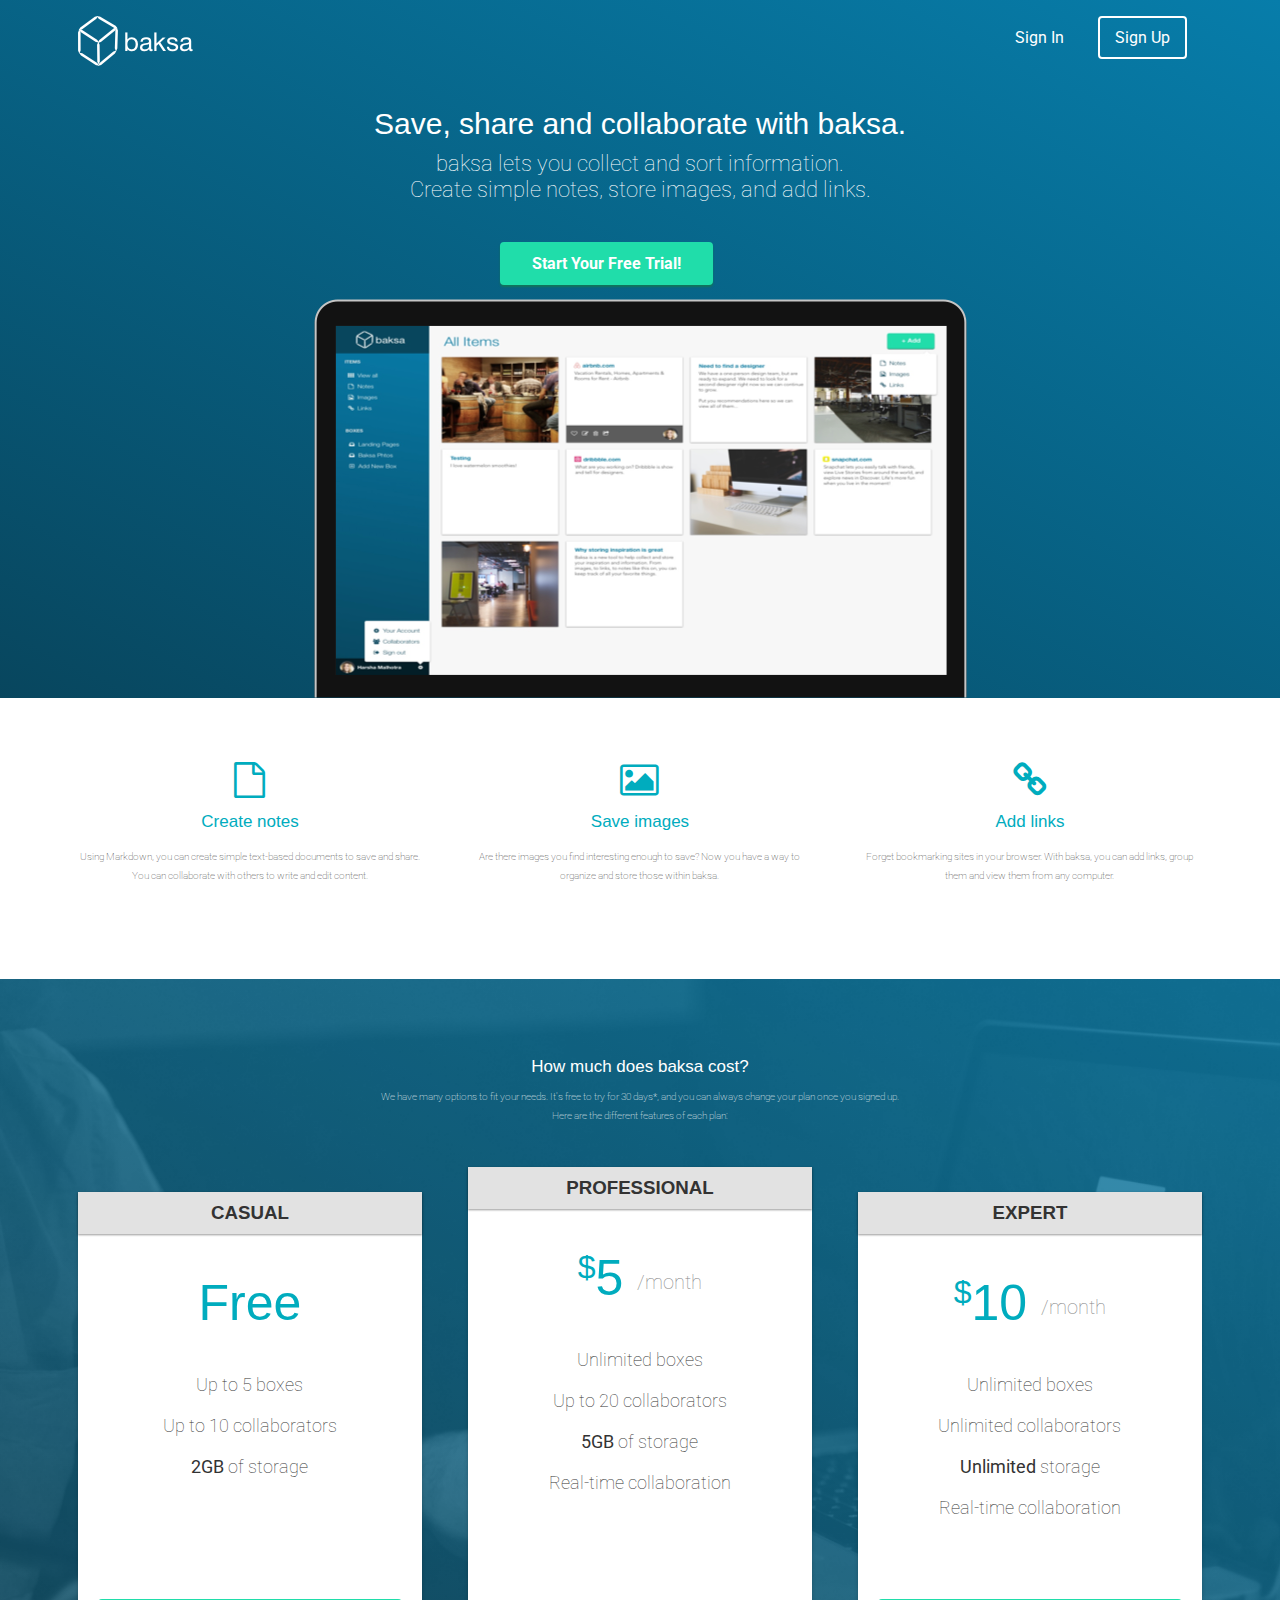
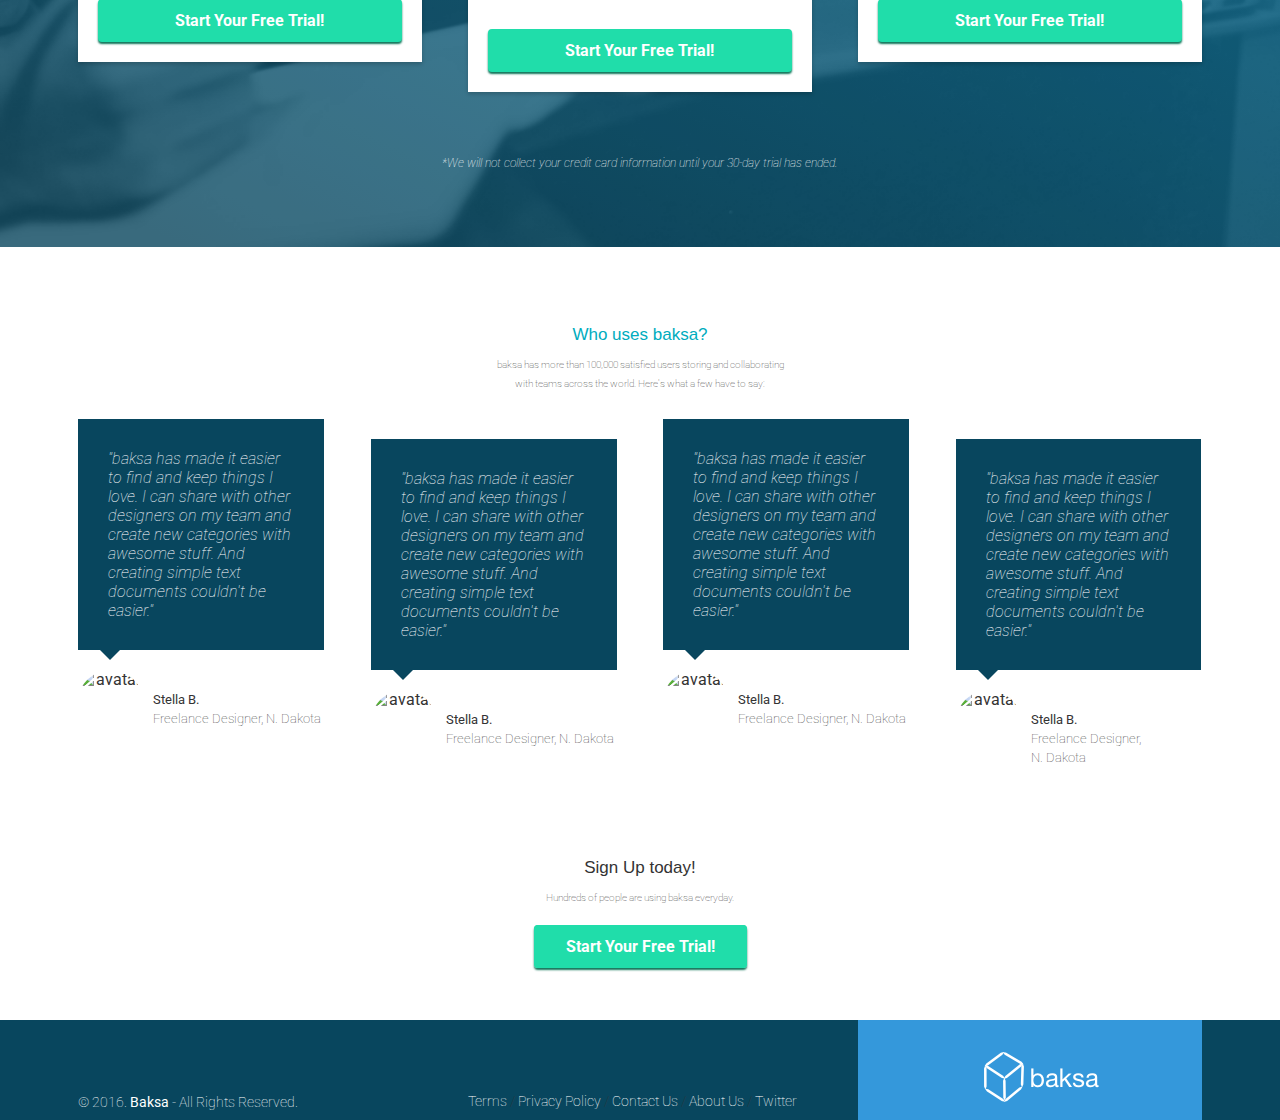
==== commit e49f0f0e: "Final-deployment" ====
--- a/index.html
+++ b/index.html
@@ -30,8 +30,8 @@
       </div>
       <div class ="one-half">
         <ul>
-          <li><a href="signin.html">Sign In</a></li>
-          <li class = "btn-outline"><a href="signup.html">Sign Up</a></li>
+          <li><a href="dashboard.html">Sign In</a></li>
+          <li class = "btn-outline"><a href="dashboard.html">Sign Up</a></li>
         </ul> 
       </div>
     </nav>
@@ -39,7 +39,7 @@
     <div class="container hero">
       <h1 class="animated fadeIn">Save, share and collaborate with baksa. </h1>
       <p>baksa lets you collect and sort information.<br/>Create simple notes, store images, and add links.</p>
-      <a href="signup.html" class = "btn btn1">Start Your Free Trial!</a>
+      <a href="dashboard.html" class = "btn btn1">Start Your Free Trial!</a>
       <img src="images/dashboard.png" alt="baksa"/>
     </div>
   </header>
@@ -85,7 +85,7 @@
            <li>Up to 10 collaborators</li>
            <li><strong>2GB</strong> of storage</li>
          </ul>
-         <a href="signup.html" class="btn">Start Your Free Trial!</a>
+         <a href="dashboard.html" class="btn">Start Your Free Trial!</a>
        </div>
      </div>
      </li>
@@ -99,7 +99,7 @@
           <li><strong>5GB</strong> of storage</li>
           <li>Real-time collaboration</li>
         </ul>
-        <a href="signup.html" class="btn">Start Your Free Trial!</a>
+        <a href="dashboard.html" class="btn">Start Your Free Trial!</a>
       </div>
     </li>
     <li class="one-third">
@@ -113,7 +113,7 @@
           <li><strong>Unlimited</strong> storage</li>
           <li>Real-time collaboration</li>
         </ul>
-        <a href="signup.html" class="btn">Start Your Free Trial!</a>
+        <a href="dashboard.html" class="btn">Start Your Free Trial!</a>
       </div>
     </div>
     </li>
@@ -170,7 +170,7 @@
      <p>Hundreds of people are using baksa everyday.</p>
   
   <div class="sign">
-    <a href="signup.html" class="btn">Start Your Free Trial!</a>
+    <a href="dashboard.html" class="btn">Start Your Free Trial!</a>
   
   </div>
 
